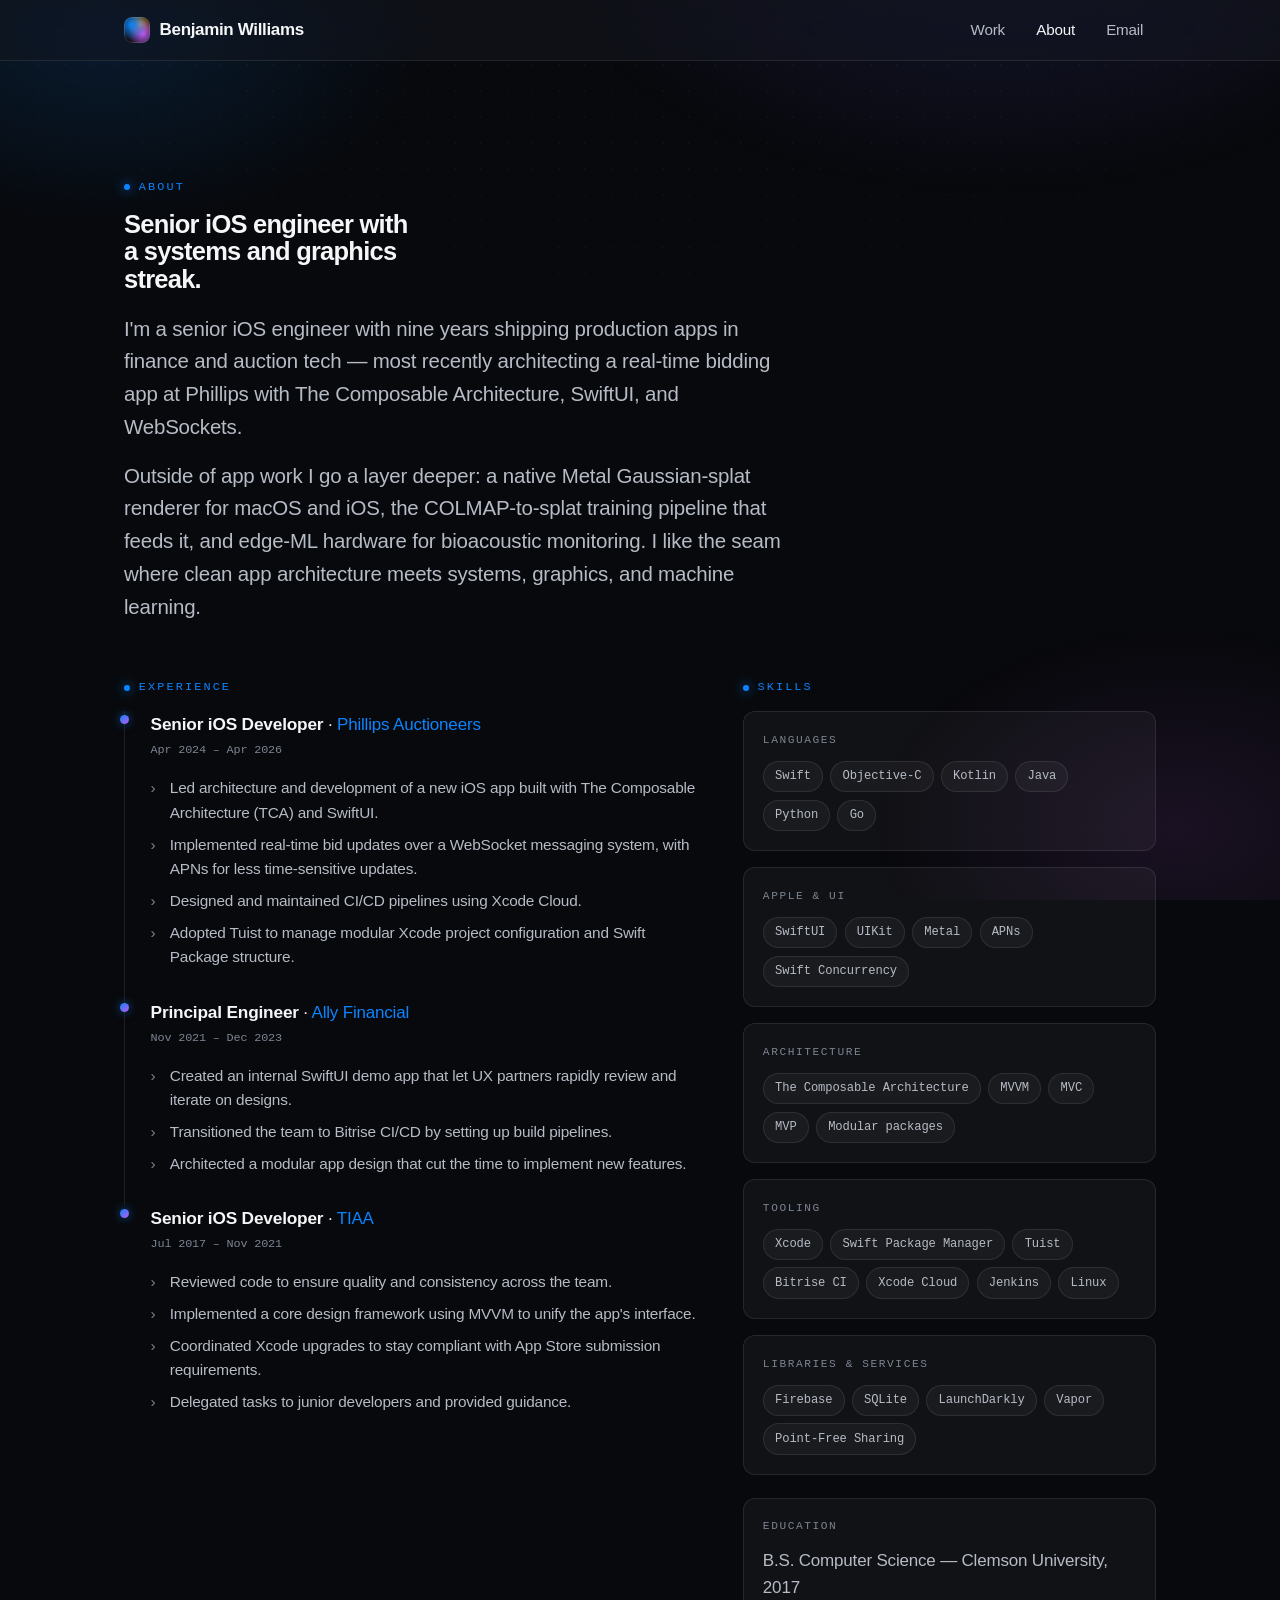
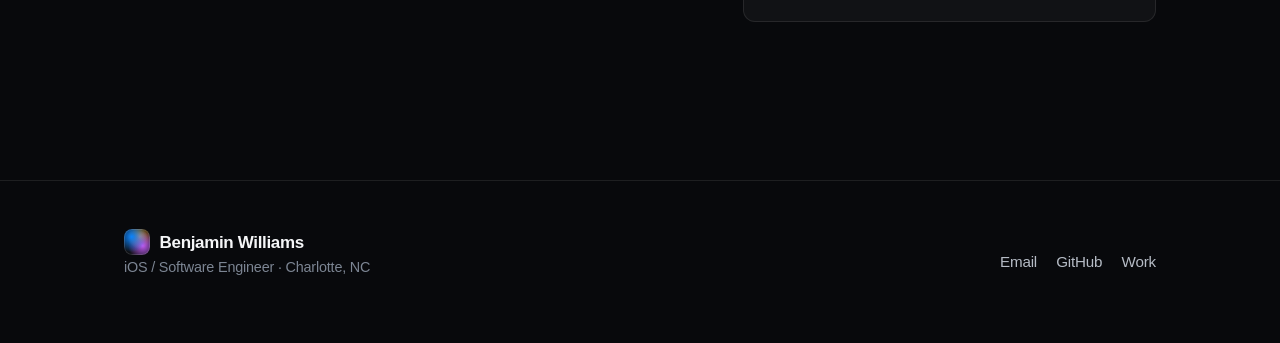
==== about/index.html @ c573ae7e "Deploy portfolio site" ====
<!DOCTYPE html><html lang="en"><head><meta charset="utf-8"><meta name="viewport" content="width=device-width, initial-scale=1, viewport-fit=cover"><title>About — Benjamin Williams</title><meta name="description" content="Benjamin Williams — nine years of senior and principal iOS engineering across finance and auction tech, now working across Metal graphics and machine-learning pipelines."><meta name="theme-color" content="#08090c"><meta property="og:title" content="About — Benjamin Williams"><meta property="og:description" content="Benjamin Williams — nine years of senior and principal iOS engineering across finance and auction tech, now working across Metal graphics and machine-learning pipelines."><meta property="og:type" content="website"><meta property="og:image" content="/images/splats/bucyrus-splatpaper.jpg"><meta name="twitter:card" content="summary_large_image"><link rel="stylesheet" href="/styles.css"><link rel="icon" href="/favicon.svg" type="image/svg+xml"></head><body><header class="site-header"><div class="container nav"><a href="/" class="brand"><span class="mark"></span><span class="nav-hide-sm">Benjamin Williams</span></a><nav class="nav-links" aria-label="Primary"><a href="/projects" class>Work</a><a href="/about" class="active">About</a><a href="mailto:benwilliams0540@gmail.com">Email</a></nav></div></header><main><section class="section"><div class="container"><div class="reveal"><p class="eyebrow">About</p><h1 style="max-width:20ch;">Senior iOS engineer with a systems and graphics streak.</h1><div style="max-width:70ch;margin-top:1.2rem;"><p class="lede">I'm a senior iOS engineer with nine years shipping production apps in finance and auction tech — most recently architecting a real-time bidding app at Phillips with The Composable Architecture, SwiftUI, and WebSockets.</p><p class="lede">Outside of app work I go a layer deeper: a native Metal Gaussian-splat renderer for macOS and iOS, the COLMAP-to-splat training pipeline that feeds it, and edge-ML hardware for bioacoustic monitoring. I like the seam where clean app architecture meets systems, graphics, and machine learning.</p></div></div><div style="margin-top:3rem;" class="about-grid"><div class="reveal"><p class="eyebrow">Experience</p><ul class="timeline"><li><div><span class="role">Senior iOS Developer</span> · <span class="org">Phillips Auctioneers</span></div><p class="period">Apr 2024 – Apr 2026</p><ul><li>Led architecture and development of a new iOS app built with The Composable Architecture (TCA) and SwiftUI.</li><li>Implemented real-time bid updates over a WebSocket messaging system, with APNs for less time-sensitive updates.</li><li>Designed and maintained CI/CD pipelines using Xcode Cloud.</li><li>Adopted Tuist to manage modular Xcode project configuration and Swift Package structure.</li></ul></li><li><div><span class="role">Principal Engineer</span> · <span class="org">Ally Financial</span></div><p class="period">Nov 2021 – Dec 2023</p><ul><li>Created an internal SwiftUI demo app that let UX partners rapidly review and iterate on designs.</li><li>Transitioned the team to Bitrise CI/CD by setting up build pipelines.</li><li>Architected a modular app design that cut the time to implement new features.</li></ul></li><li><div><span class="role">Senior iOS Developer</span> · <span class="org">TIAA</span></div><p class="period">Jul 2017 – Nov 2021</p><ul><li>Reviewed code to ensure quality and consistency across the team.</li><li>Implemented a core design framework using MVVM to unify the app's interface.</li><li>Coordinated Xcode upgrades to stay compliant with App Store submission requirements.</li><li>Delegated tasks to junior developers and provided guidance.</li></ul></li></ul></div><div class="reveal"><p class="eyebrow">Skills</p><div class="skill-card"><div class="k">Languages</div><div class="chips"><span class="chip">Swift</span><span class="chip">Objective-C</span><span class="chip">Kotlin</span><span class="chip">Java</span><span class="chip">Python</span><span class="chip">Go</span></div></div><div class="skill-card"><div class="k">Apple &amp; UI</div><div class="chips"><span class="chip">SwiftUI</span><span class="chip">UIKit</span><span class="chip">Metal</span><span class="chip">APNs</span><span class="chip">Swift Concurrency</span></div></div><div class="skill-card"><div class="k">Architecture</div><div class="chips"><span class="chip">The Composable Architecture</span><span class="chip">MVVM</span><span class="chip">MVC</span><span class="chip">MVP</span><span class="chip">Modular packages</span></div></div><div class="skill-card"><div class="k">Tooling</div><div class="chips"><span class="chip">Xcode</span><span class="chip">Swift Package Manager</span><span class="chip">Tuist</span><span class="chip">Bitrise CI</span><span class="chip">Xcode Cloud</span><span class="chip">Jenkins</span><span class="chip">Linux</span></div></div><div class="skill-card"><div class="k">Libraries &amp; services</div><div class="chips"><span class="chip">Firebase</span><span class="chip">SQLite</span><span class="chip">LaunchDarkly</span><span class="chip">Vapor</span><span class="chip">Point-Free Sharing</span></div></div><div class="skill-card" style="margin-top:1.4rem;"><div class="k">Education</div><p style="margin:0;">B.S. Computer Science — Clemson University, 2017</p></div></div></div></div></section></main><footer class="site-footer"><div class="container footer-inner"><div><div class="brand"><span class="mark"></span><span>Benjamin Williams</span></div><p class="muted">iOS / Software Engineer · Charlotte, NC</p></div><div class="footer-links"><a href="mailto:benwilliams0540@gmail.com">Email</a><a href="https://github.com/benwilliams0540" target="_blank" rel="noopener">GitHub</a><a href="/projects">Work</a></div></div></footer><script src="/site.js"></script></body></html>
---- styles.css ----
/* =========================================================================
   Benjamin Williams — portfolio
   Dark, Apple-HIG-leaning design system. Hand-authored stylesheet (the one
   place we depart from pointfreeco's CSS-in-Swift, for maintainability).
   ========================================================================= */

:root {
  /* Palette — dark first */
  --bg:            #08090c;
  --bg-elev:       #0e1014;
  --surface:       rgba(255, 255, 255, 0.04);
  --surface-2:     rgba(255, 255, 255, 0.06);
  --hairline:      rgba(255, 255, 255, 0.09);
  --hairline-2:    rgba(255, 255, 255, 0.14);

  --text:          #f5f6f8;
  --text-2:        #b6bcc6;
  --text-3:        #7c8593;

  --accent:        #0a84ff;   /* Apple system blue (dark) */
  --accent-2:      #5e5ce6;   /* Apple indigo */
  --accent-3:      #bf5af2;   /* Apple purple */
  --warm:          #ff9f0a;   /* warm splat highlight */

  --glass:         rgba(20, 22, 28, 0.62);

  /* Type */
  --font-sans: -apple-system, BlinkMacSystemFont, "SF Pro Text", "SF Pro Display",
               "Helvetica Neue", Helvetica, Arial, sans-serif;
  --font-mono: "SF Mono", ui-monospace, SFMono-Regular, "JetBrains Mono", Menlo,
               Consolas, monospace;

  /* Shape & motion */
  --radius:   18px;
  --radius-s: 12px;
  --radius-xs: 9px;
  --shadow:   0 24px 60px -24px rgba(0, 0, 0, 0.7);
  --ease:     cubic-bezier(0.22, 0.61, 0.36, 1);

  --maxw: 1080px;
}

/* ---- Reset ---- */
*, *::before, *::after { box-sizing: border-box; }
html { -webkit-text-size-adjust: 100%; scroll-behavior: smooth; }
@media (prefers-reduced-motion: reduce) { html { scroll-behavior: auto; } }

body {
  margin: 0;
  background: var(--bg);
  color: var(--text);
  font-family: var(--font-sans);
  font-size: 17px;
  line-height: 1.6;
  letter-spacing: -0.011em;
  -webkit-font-smoothing: antialiased;
  text-rendering: optimizeLegibility;
  overflow-x: hidden;
}

/* Ambient point-cloud glow behind everything */
body::before {
  content: "";
  position: fixed;
  inset: 0;
  z-index: -2;
  background:
    radial-gradient(60vw 50vh at 78% -8%, rgba(94, 92, 230, 0.16), transparent 60%),
    radial-gradient(48vw 40vh at 8% 4%, rgba(10, 132, 255, 0.14), transparent 55%),
    radial-gradient(40vw 38vh at 92% 92%, rgba(191, 90, 242, 0.10), transparent 60%);
  pointer-events: none;
}
body::after {
  content: "";
  position: fixed;
  inset: 0;
  z-index: -1;
  background-image: radial-gradient(rgba(255, 255, 255, 0.05) 1px, transparent 1.4px);
  background-size: 26px 26px;
  mask-image: radial-gradient(120vw 90vh at 50% -10%, #000 30%, transparent 75%);
  opacity: 0.6;
  pointer-events: none;
}

a { color: inherit; text-decoration: none; }

h1, h2, h3, h4 {
  font-family: var(--font-sans);
  line-height: 1.08;
  letter-spacing: -0.03em;
  margin: 0;
  font-weight: 650;
}

p { margin: 0 0 1rem; color: var(--text-2); }

::selection { background: rgba(10, 132, 255, 0.32); color: #fff; }

/* ---- Layout primitives ---- */
.container { width: 100%; max-width: var(--maxw); margin-inline: auto; padding-inline: 24px; }

.section { padding-block: clamp(56px, 9vw, 110px); }
.section--tight { padding-block: clamp(40px, 6vw, 72px); }

.eyebrow {
  font-family: var(--font-mono);
  font-size: 0.74rem;
  text-transform: uppercase;
  letter-spacing: 0.18em;
  color: var(--accent);
  margin: 0 0 0.9rem;
  display: inline-flex;
  align-items: center;
  gap: 0.55rem;
}
.eyebrow::before {
  content: ""; width: 6px; height: 6px; border-radius: 50%;
  background: var(--accent); box-shadow: 0 0 12px var(--accent);
}

.lede { font-size: clamp(1.05rem, 1.6vw, 1.28rem); color: var(--text-2); max-width: 62ch; }

/* ---- Header / nav (glass) ---- */
.site-header {
  position: sticky; top: 0; z-index: 50;
  backdrop-filter: blur(22px) saturate(180%);
  -webkit-backdrop-filter: blur(22px) saturate(180%);
  background: var(--glass);
  border-bottom: 1px solid var(--hairline);
}
.nav { display: flex; align-items: center; justify-content: space-between; height: 60px; }
.brand { display: flex; align-items: center; gap: 0.6rem; font-weight: 600; letter-spacing: -0.02em; }
.brand .mark {
  width: 26px; height: 26px; border-radius: 8px;
  background:
    radial-gradient(circle at 30% 30%, var(--accent), transparent 60%),
    radial-gradient(circle at 72% 64%, var(--accent-3), transparent 58%),
    radial-gradient(circle at 60% 30%, var(--warm), transparent 50%),
    var(--bg-elev);
  box-shadow: inset 0 0 0 1px var(--hairline-2);
}
.nav-links { display: flex; align-items: center; gap: 0.35rem; }
.nav-links a {
  color: var(--text-2); font-size: 0.95rem; padding: 0.45rem 0.8rem;
  border-radius: 999px; transition: color 0.2s var(--ease), background 0.2s var(--ease);
}
.nav-links a:hover { color: var(--text); background: var(--surface); }
.nav-links a.active { color: var(--text); }

/* ---- Buttons ---- */
.btn {
  display: inline-flex; align-items: center; gap: 0.5rem;
  font-size: 0.96rem; font-weight: 550; line-height: 1;
  padding: 0.8rem 1.25rem; border-radius: 999px;
  border: 1px solid var(--hairline-2); color: var(--text);
  background: var(--surface);
  transition: transform 0.18s var(--ease), background 0.2s var(--ease), border-color 0.2s var(--ease);
  cursor: pointer;
}
.btn:hover { transform: translateY(-1px); background: var(--surface-2); border-color: var(--hairline-2); }
.btn:active { transform: translateY(0); }
.btn--primary {
  border: none; color: #fff;
  background: linear-gradient(135deg, var(--accent), var(--accent-2));
  box-shadow: 0 10px 30px -10px rgba(10, 132, 255, 0.7);
}
.btn--primary:hover { background: linear-gradient(135deg, #2b95ff, #6f6df0); }
.btn .arrow { transition: transform 0.18s var(--ease); }
.btn:hover .arrow { transform: translateX(3px); }

/* ---- Chips / tags ---- */
.chips { display: flex; flex-wrap: wrap; gap: 0.45rem; }
.chip {
  font-family: var(--font-mono); font-size: 0.76rem; letter-spacing: -0.01em;
  color: var(--text-2); padding: 0.32rem 0.7rem; border-radius: 999px;
  background: var(--surface); border: 1px solid var(--hairline);
}
.chip--accent { color: #cfe2ff; border-color: rgba(10, 132, 255, 0.4); background: rgba(10, 132, 255, 0.1); }

/* ---- Hero ---- */
.hero { padding-block: clamp(72px, 12vw, 150px) clamp(48px, 7vw, 86px); }
.hero h1 {
  font-size: clamp(2.6rem, 6.4vw, 4.8rem);
  font-weight: 680;
  max-width: 16ch;
  background: linear-gradient(180deg, #ffffff 30%, #c8ccd6 100%);
  -webkit-background-clip: text; background-clip: text;
  -webkit-text-fill-color: transparent;
}
.hero .lede { margin-top: 1.4rem; }
.hero .hero-meta { display: flex; flex-wrap: wrap; gap: 0.5rem 1.4rem; margin-top: 1.6rem; color: var(--text-3); font-size: 0.95rem; }
.hero .hero-meta span { display: inline-flex; align-items: center; gap: 0.5rem; }
.hero-actions { display: flex; flex-wrap: wrap; gap: 0.7rem; margin-top: 2rem; }

/* ---- Cards / grid ---- */
.grid { display: grid; gap: 20px; }
.grid--projects { grid-template-columns: repeat(auto-fill, minmax(320px, 1fr)); }

.card {
  position: relative; display: flex; flex-direction: column;
  background: var(--surface); border: 1px solid var(--hairline);
  border-radius: var(--radius); padding: 1.5rem;
  transition: transform 0.22s var(--ease), border-color 0.22s var(--ease), background 0.22s var(--ease);
  overflow: hidden;
}
.card:hover { transform: translateY(-3px); border-color: var(--hairline-2); background: var(--surface-2); }
.card--feature { grid-column: 1 / -1; }

.card-head { display: flex; align-items: baseline; justify-content: space-between; gap: 1rem; }
.card h3 { font-size: 1.3rem; }
.card .tagline { color: var(--text-2); margin: 0.5rem 0 0.9rem; }
.card .meta { font-family: var(--font-mono); font-size: 0.72rem; color: var(--text-3); }
.card .card-cta { margin-top: auto; padding-top: 1rem; color: var(--accent); font-weight: 550; font-size: 0.95rem; display: inline-flex; align-items: center; gap: 0.4rem; }

.feature-layout { display: grid; grid-template-columns: 1.05fr 1fr; gap: 2rem; align-items: center; }
.feature-media {
  border-radius: var(--radius-s); overflow: hidden; border: 1px solid var(--hairline);
  aspect-ratio: 16 / 10; background: var(--bg-elev);
}
.feature-media img { width: 100%; height: 100%; object-fit: cover; display: block; }
.badge-feature {
  font-family: var(--font-mono); font-size: 0.7rem; letter-spacing: 0.12em; text-transform: uppercase;
  color: var(--warm); border: 1px solid rgba(255, 159, 10, 0.4); background: rgba(255, 159, 10, 0.08);
  padding: 0.28rem 0.6rem; border-radius: 999px;
}

/* ---- Section heads ---- */
.section-head { max-width: 60ch; margin-bottom: 2.2rem; }
.section-head h2 { font-size: clamp(1.7rem, 3.4vw, 2.5rem); }
.section-head p { margin-top: 0.9rem; }

/* ---- Case study ---- */
.case-hero { padding-block: clamp(40px, 6vw, 64px) clamp(24px, 4vw, 40px); }
.case-hero h1 { font-size: clamp(2.2rem, 5vw, 3.6rem); max-width: 18ch; }
.case-hero .lede { margin-top: 1.1rem; }
.case-facts { display: flex; flex-wrap: wrap; gap: 0.6rem 2.2rem; margin-top: 1.6rem; }
.case-fact { font-size: 0.92rem; }
.case-fact .k { display: block; font-family: var(--font-mono); font-size: 0.68rem; text-transform: uppercase; letter-spacing: 0.14em; color: var(--text-3); margin-bottom: 0.2rem; }
.case-fact .v { color: var(--text); }

.prose { max-width: 70ch; }
.prose p { font-size: 1.05rem; }

.case-section { padding-block: clamp(34px, 5vw, 60px); border-top: 1px solid var(--hairline); }
.case-section h2 { font-size: clamp(1.5rem, 3vw, 2.05rem); margin-bottom: 1rem; }
.case-section ul { margin: 0.4rem 0 0; padding: 0; list-style: none; }
.case-section li {
  position: relative; padding-left: 1.5rem; margin-bottom: 0.6rem; color: var(--text-2);
}
.case-section li::before {
  content: ""; position: absolute; left: 0; top: 0.62em;
  width: 7px; height: 7px; border-radius: 50%;
  background: linear-gradient(135deg, var(--accent), var(--accent-3));
}

/* Stack groups */
.stack { display: grid; grid-template-columns: repeat(auto-fit, minmax(220px, 1fr)); gap: 1rem; margin-top: 1.5rem; }
.stack-group { background: var(--surface); border: 1px solid var(--hairline); border-radius: var(--radius-s); padding: 1.1rem 1.2rem; }
.stack-group .k { font-family: var(--font-mono); font-size: 0.7rem; text-transform: uppercase; letter-spacing: 0.14em; color: var(--text-3); margin-bottom: 0.7rem; }

/* Gallery */
.gallery { display: grid; grid-template-columns: repeat(2, 1fr); gap: 16px; margin-top: 1.6rem; }
.gallery figure { margin: 0; border-radius: var(--radius-s); overflow: hidden; border: 1px solid var(--hairline); background: var(--bg-elev); }
.gallery figure.wide { grid-column: 1 / -1; }
.gallery img { width: 100%; display: block; }
.gallery figcaption { padding: 0.7rem 0.9rem; font-size: 0.85rem; color: var(--text-3); border-top: 1px solid var(--hairline); }

/* ---- Splat viewer embed ---- */
.viewer-block { margin-top: 1.6rem; }
.viewer-tabs { display: flex; gap: 0.5rem; margin-bottom: 1rem; flex-wrap: wrap; }
.viewer-tab {
  font-size: 0.92rem; color: var(--text-2); padding: 0.5rem 1rem; border-radius: 999px;
  border: 1px solid var(--hairline); background: var(--surface); cursor: pointer;
  transition: all 0.2s var(--ease);
}
.viewer-tab[aria-selected="true"] { color: #fff; border-color: transparent; background: linear-gradient(135deg, var(--accent), var(--accent-2)); }

.splat-stage {
  position: relative; border-radius: var(--radius); overflow: hidden;
  border: 1px solid var(--hairline-2); background: #000;
  aspect-ratio: 16 / 9; box-shadow: var(--shadow);
}
.splat-scene.is-hidden { display: none; }
.splat-poster { position: absolute; inset: 0; width: 100%; height: 100%; object-fit: cover; filter: saturate(108%); transition: opacity 0.5s var(--ease); }
.splat-scrim {
  position: absolute; inset: 0; display: flex; flex-direction: column; align-items: center; justify-content: center;
  gap: 1rem; text-align: center; padding: 1.5rem;
  background: radial-gradient(80% 80% at 50% 40%, rgba(0,0,0,0.25), rgba(0,0,0,0.7));
}
.splat-scrim .hint { color: var(--text-2); font-size: 0.92rem; max-width: 40ch; }
.splat-prototype-link {
  display: inline-flex; align-items: center; min-height: 34px; padding: 0 0.75rem;
  border: 1px solid rgba(255,255,255,0.24); border-radius: var(--radius-s);
  background: rgba(0,0,0,0.32); color: #fff; text-decoration: none;
}
.splat-stage iframe { position: absolute; inset: 0; width: 100%; height: 100%; border: 0; display: block; }
.splat-loading {
  position: absolute; inset: 0; display: none; align-items: center; justify-content: center;
  color: var(--text-2); font-family: var(--font-mono); font-size: 0.85rem; gap: 0.6rem;
  background: rgba(0,0,0,0.6); z-index: 2;
}
.splat-loading.show { display: flex; }
.spinner {
  width: 16px; height: 16px; border-radius: 50%;
  border: 2px solid rgba(255,255,255,0.25); border-top-color: #fff;
  animation: spin 0.8s linear infinite;
}
@keyframes spin { to { transform: rotate(360deg); } }
.splat-desc { margin-top: 0.9rem; color: var(--text-3); font-size: 0.92rem; }
.splat-controls-note { margin-top: 0.5rem; font-family: var(--font-mono); font-size: 0.74rem; color: var(--text-3); }

/* ---- About ---- */
.about-grid { display: grid; grid-template-columns: 1.4fr 1fr; gap: 2.5rem; }
.timeline { list-style: none; margin: 0; padding: 0; }
.timeline li { position: relative; padding: 0 0 1.8rem 1.6rem; border-left: 1px solid var(--hairline); }
.timeline li:last-child { border-left-color: transparent; padding-bottom: 0; }
.timeline li::before {
  content: ""; position: absolute; left: -5px; top: 4px; width: 9px; height: 9px; border-radius: 50%;
  background: linear-gradient(135deg, var(--accent), var(--accent-3)); box-shadow: 0 0 10px rgba(10,132,255,0.6);
}
.timeline .role { font-weight: 600; font-size: 1.08rem; }
.timeline .org { color: var(--accent); }
.timeline .period { font-family: var(--font-mono); font-size: 0.74rem; color: var(--text-3); margin-top: 0.15rem; }
.timeline ul { list-style: none; margin: 0.7rem 0 0; padding: 0; }
.timeline ul li { border: none; padding: 0 0 0.45rem 1.2rem; position: relative; color: var(--text-2); font-size: 0.96rem; }
.timeline ul li::before { content: "›"; left: 0; top: 0; background: none; box-shadow: none; color: var(--text-3); width: auto; height: auto; }

.skill-card { background: var(--surface); border: 1px solid var(--hairline); border-radius: var(--radius-s); padding: 1.2rem; margin-bottom: 1rem; }
.skill-card .k { font-family: var(--font-mono); font-size: 0.7rem; text-transform: uppercase; letter-spacing: 0.14em; color: var(--text-3); margin-bottom: 0.7rem; }

/* ---- Footer ---- */
.site-footer { border-top: 1px solid var(--hairline); padding-block: 3rem; margin-top: 2rem; }
.footer-inner { display: flex; flex-wrap: wrap; gap: 1.5rem; align-items: center; justify-content: space-between; }
.footer-inner .muted { color: var(--text-3); font-size: 0.9rem; }
.footer-links { display: flex; gap: 1.2rem; }
.footer-links a { color: var(--text-2); font-size: 0.95rem; transition: color 0.2s var(--ease); }
.footer-links a:hover { color: var(--text); }

/* ---- Back link ---- */
.back-link { display: inline-flex; align-items: center; gap: 0.4rem; color: var(--text-3); font-size: 0.92rem; margin-bottom: 1.4rem; transition: color 0.2s var(--ease); }
.back-link:hover { color: var(--text); }

/* ---- Reveal on scroll ---- */
.reveal { opacity: 0; transform: translateY(14px); transition: opacity 0.6s var(--ease), transform 0.6s var(--ease); }
.reveal.in { opacity: 1; transform: none; }
@media (prefers-reduced-motion: reduce) { .reveal { opacity: 1; transform: none; transition: none; } }

/* ---- Responsive ---- */
@media (max-width: 880px) {
  .feature-layout { grid-template-columns: 1fr; }
  .about-grid { grid-template-columns: 1fr; gap: 1.6rem; }
  .gallery { grid-template-columns: 1fr; }
}
@media (max-width: 560px) {
  body { font-size: 16px; }
  .nav-links a { padding: 0.4rem 0.55rem; font-size: 0.9rem; }
  .nav-links .nav-hide-sm { display: none; }
}
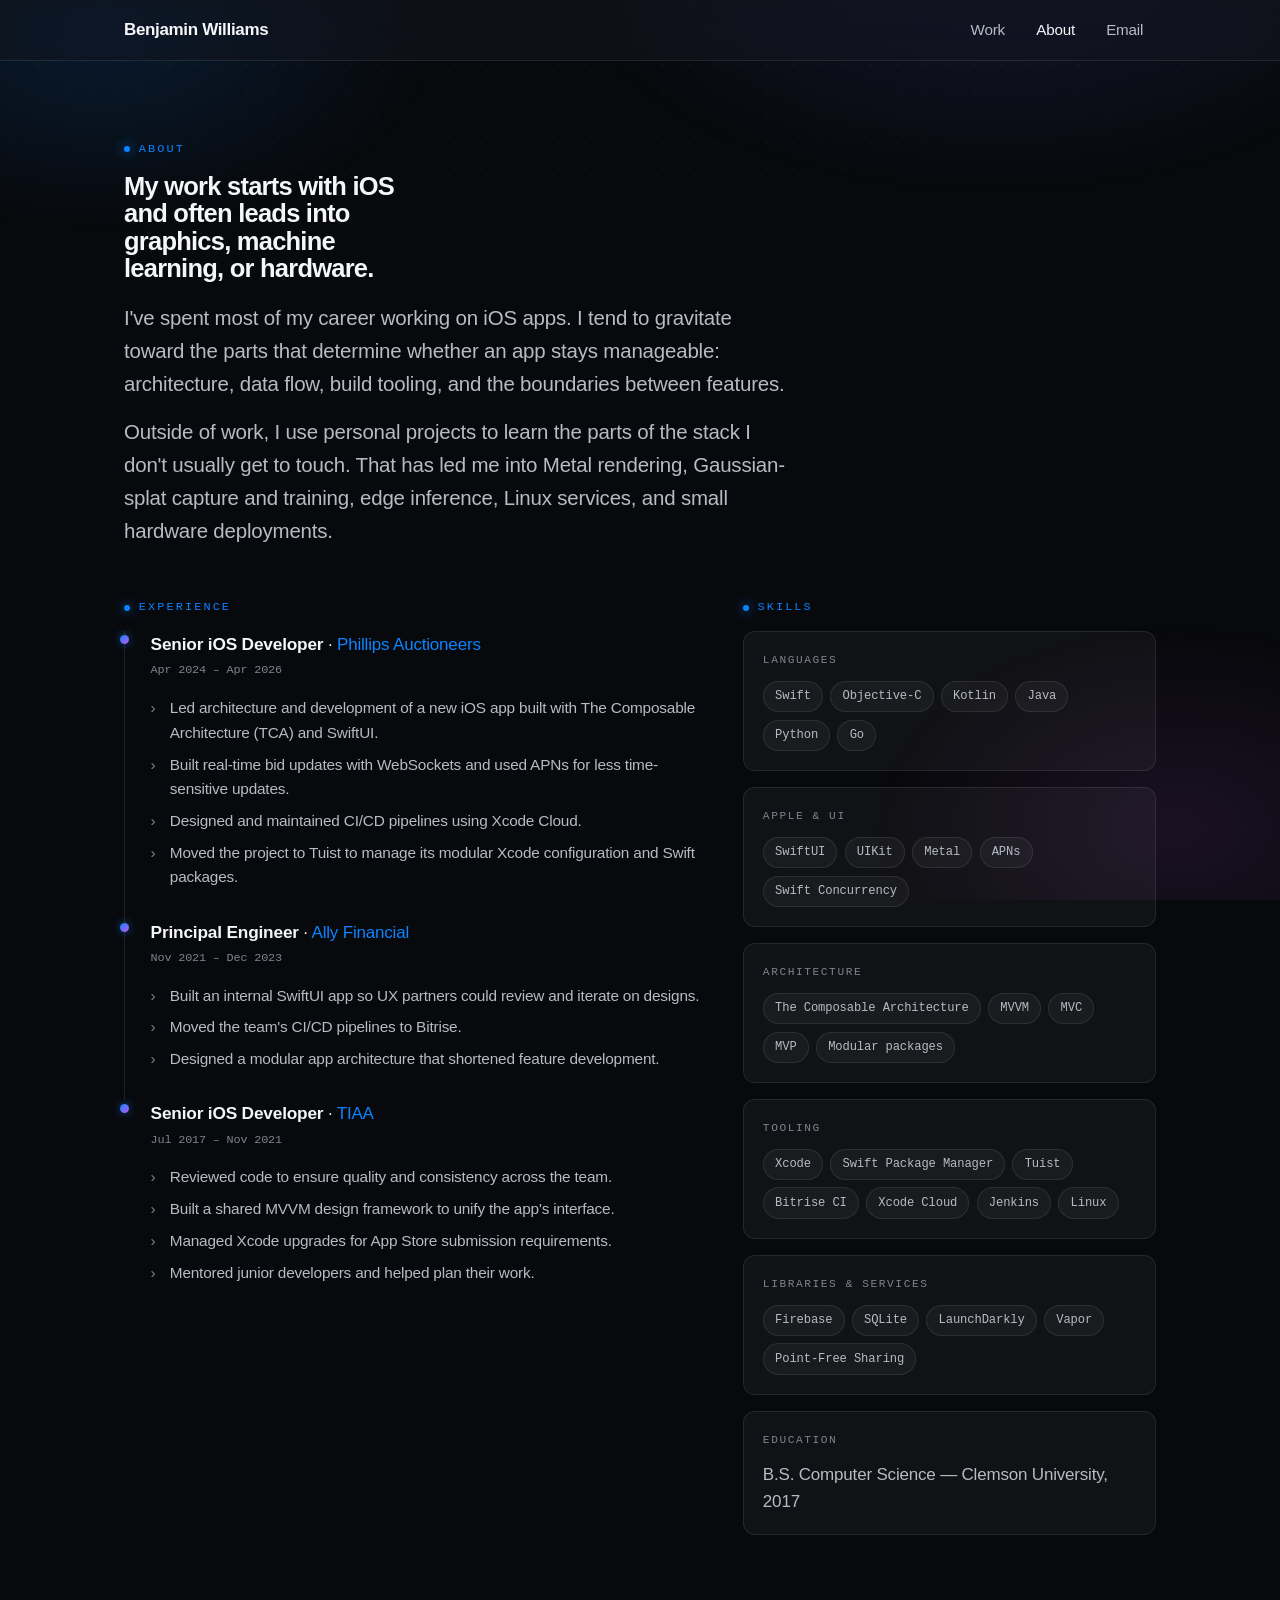
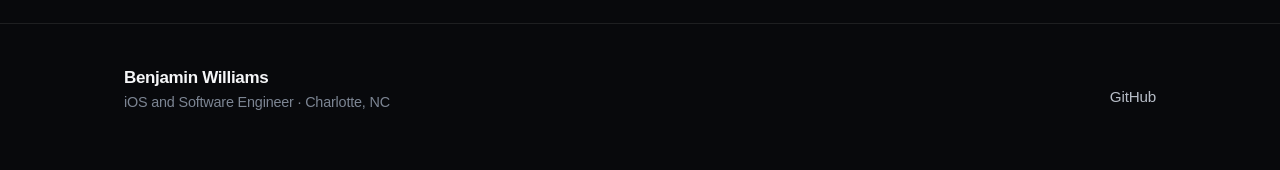
==== commit 53cd9135: "chore: deploy refreshed portfolio" ====
--- a/about/index.html
+++ b/about/index.html
@@ -1 +1 @@
-<!DOCTYPE html><html lang="en"><head><meta charset="utf-8"><meta name="viewport" content="width=device-width, initial-scale=1, viewport-fit=cover"><title>About — Benjamin Williams</title><meta name="description" content="Benjamin Williams — nine years of senior and principal iOS engineering across finance and auction tech, now working across Metal graphics and machine-learning pipelines."><meta name="theme-color" content="#08090c"><meta property="og:title" content="About — Benjamin Williams"><meta property="og:description" content="Benjamin Williams — nine years of senior and principal iOS engineering across finance and auction tech, now working across Metal graphics and machine-learning pipelines."><meta property="og:type" content="website"><meta property="og:image" content="/images/splats/bucyrus-splatpaper.jpg"><meta name="twitter:card" content="summary_large_image"><link rel="stylesheet" href="/styles.css"><link rel="icon" href="/favicon.svg" type="image/svg+xml"></head><body><header class="site-header"><div class="container nav"><a href="/" class="brand"><span class="mark"></span><span class="nav-hide-sm">Benjamin Williams</span></a><nav class="nav-links" aria-label="Primary"><a href="/projects" class>Work</a><a href="/about" class="active">About</a><a href="mailto:benwilliams0540@gmail.com">Email</a></nav></div></header><main><section class="section"><div class="container"><div class="reveal"><p class="eyebrow">About</p><h1 style="max-width:20ch;">Senior iOS engineer with a systems and graphics streak.</h1><div style="max-width:70ch;margin-top:1.2rem;"><p class="lede">I'm a senior iOS engineer with nine years shipping production apps in finance and auction tech — most recently architecting a real-time bidding app at Phillips with The Composable Architecture, SwiftUI, and WebSockets.</p><p class="lede">Outside of app work I go a layer deeper: a native Metal Gaussian-splat renderer for macOS and iOS, the COLMAP-to-splat training pipeline that feeds it, and edge-ML hardware for bioacoustic monitoring. I like the seam where clean app architecture meets systems, graphics, and machine learning.</p></div></div><div style="margin-top:3rem;" class="about-grid"><div class="reveal"><p class="eyebrow">Experience</p><ul class="timeline"><li><div><span class="role">Senior iOS Developer</span> · <span class="org">Phillips Auctioneers</span></div><p class="period">Apr 2024 – Apr 2026</p><ul><li>Led architecture and development of a new iOS app built with The Composable Architecture (TCA) and SwiftUI.</li><li>Implemented real-time bid updates over a WebSocket messaging system, with APNs for less time-sensitive updates.</li><li>Designed and maintained CI/CD pipelines using Xcode Cloud.</li><li>Adopted Tuist to manage modular Xcode project configuration and Swift Package structure.</li></ul></li><li><div><span class="role">Principal Engineer</span> · <span class="org">Ally Financial</span></div><p class="period">Nov 2021 – Dec 2023</p><ul><li>Created an internal SwiftUI demo app that let UX partners rapidly review and iterate on designs.</li><li>Transitioned the team to Bitrise CI/CD by setting up build pipelines.</li><li>Architected a modular app design that cut the time to implement new features.</li></ul></li><li><div><span class="role">Senior iOS Developer</span> · <span class="org">TIAA</span></div><p class="period">Jul 2017 – Nov 2021</p><ul><li>Reviewed code to ensure quality and consistency across the team.</li><li>Implemented a core design framework using MVVM to unify the app's interface.</li><li>Coordinated Xcode upgrades to stay compliant with App Store submission requirements.</li><li>Delegated tasks to junior developers and provided guidance.</li></ul></li></ul></div><div class="reveal"><p class="eyebrow">Skills</p><div class="skill-card"><div class="k">Languages</div><div class="chips"><span class="chip">Swift</span><span class="chip">Objective-C</span><span class="chip">Kotlin</span><span class="chip">Java</span><span class="chip">Python</span><span class="chip">Go</span></div></div><div class="skill-card"><div class="k">Apple &amp; UI</div><div class="chips"><span class="chip">SwiftUI</span><span class="chip">UIKit</span><span class="chip">Metal</span><span class="chip">APNs</span><span class="chip">Swift Concurrency</span></div></div><div class="skill-card"><div class="k">Architecture</div><div class="chips"><span class="chip">The Composable Architecture</span><span class="chip">MVVM</span><span class="chip">MVC</span><span class="chip">MVP</span><span class="chip">Modular packages</span></div></div><div class="skill-card"><div class="k">Tooling</div><div class="chips"><span class="chip">Xcode</span><span class="chip">Swift Package Manager</span><span class="chip">Tuist</span><span class="chip">Bitrise CI</span><span class="chip">Xcode Cloud</span><span class="chip">Jenkins</span><span class="chip">Linux</span></div></div><div class="skill-card"><div class="k">Libraries &amp; services</div><div class="chips"><span class="chip">Firebase</span><span class="chip">SQLite</span><span class="chip">LaunchDarkly</span><span class="chip">Vapor</span><span class="chip">Point-Free Sharing</span></div></div><div class="skill-card" style="margin-top:1.4rem;"><div class="k">Education</div><p style="margin:0;">B.S. Computer Science — Clemson University, 2017</p></div></div></div></div></section></main><footer class="site-footer"><div class="container footer-inner"><div><div class="brand"><span class="mark"></span><span>Benjamin Williams</span></div><p class="muted">iOS / Software Engineer · Charlotte, NC</p></div><div class="footer-links"><a href="mailto:benwilliams0540@gmail.com">Email</a><a href="https://github.com/benwilliams0540" target="_blank" rel="noopener">GitHub</a><a href="/projects">Work</a></div></div></footer><script src="/site.js"></script></body></html>+<!DOCTYPE html><html lang="en"><head><meta charset="utf-8"><meta name="viewport" content="width=device-width, initial-scale=1, viewport-fit=cover"><title>About — Benjamin Williams</title><meta name="description" content="Benjamin Williams is a senior iOS engineer with nine years of experience in finance and auction technology, plus independent work in Metal graphics and machine learning."><meta name="theme-color" content="#08090c"><meta property="og:title" content="About — Benjamin Williams"><meta property="og:description" content="Benjamin Williams is a senior iOS engineer with nine years of experience in finance and auction technology, plus independent work in Metal graphics and machine learning."><meta property="og:type" content="website"><meta property="og:image" content="/images/splats/splats-hero-sr22.png"><meta name="twitter:card" content="summary_large_image"><link rel="stylesheet" href="/styles.css?v=20260711g"><link rel="icon" href="/favicon.svg?v=20260710" type="image/svg+xml"></head><body><header class="site-header"><div class="container nav"><a href="/" class="brand"><span class="nav-hide-sm">Benjamin Williams</span></a><nav class="nav-links" aria-label="Primary"><a href="/projects" class>Work</a><a href="/about" class="active">About</a><a href="mailto:benwilliams0540@gmail.com">Email</a></nav></div></header><main><section class="section"><div class="container"><div class="reveal"><p class="eyebrow">About</p><h1 style="max-width:20ch;">My work starts with iOS and often leads into graphics, machine learning, or hardware.</h1><div style="max-width:70ch;margin-top:1.2rem;"><p class="lede">I've spent most of my career working on iOS apps. I tend to gravitate toward the parts that determine whether an app stays manageable: architecture, data flow, build tooling, and the boundaries between features.</p><p class="lede">Outside of work, I use personal projects to learn the parts of the stack I don't usually get to touch. That has led me into Metal rendering, Gaussian-splat capture and training, edge inference, Linux services, and small hardware deployments.</p></div></div><div class="about-grid"><div class="reveal"><p class="eyebrow">Experience</p><ul class="timeline"><li><div><span class="role">Senior iOS Developer</span> · <span class="org">Phillips Auctioneers</span></div><p class="period">Apr 2024 – Apr 2026</p><ul><li>Led architecture and development of a new iOS app built with The Composable Architecture (TCA) and SwiftUI.</li><li>Built real-time bid updates with WebSockets and used APNs for less time-sensitive updates.</li><li>Designed and maintained CI/CD pipelines using Xcode Cloud.</li><li>Moved the project to Tuist to manage its modular Xcode configuration and Swift packages.</li></ul></li><li><div><span class="role">Principal Engineer</span> · <span class="org">Ally Financial</span></div><p class="period">Nov 2021 – Dec 2023</p><ul><li>Built an internal SwiftUI app so UX partners could review and iterate on designs.</li><li>Moved the team's CI/CD pipelines to Bitrise.</li><li>Designed a modular app architecture that shortened feature development.</li></ul></li><li><div><span class="role">Senior iOS Developer</span> · <span class="org">TIAA</span></div><p class="period">Jul 2017 – Nov 2021</p><ul><li>Reviewed code to ensure quality and consistency across the team.</li><li>Built a shared MVVM design framework to unify the app's interface.</li><li>Managed Xcode upgrades for App Store submission requirements.</li><li>Mentored junior developers and helped plan their work.</li></ul></li></ul></div><div class="reveal"><p class="eyebrow">Skills</p><div class="skill-card"><div class="k">Languages</div><div class="chips"><span class="chip">Swift</span><span class="chip">Objective-C</span><span class="chip">Kotlin</span><span class="chip">Java</span><span class="chip">Python</span><span class="chip">Go</span></div></div><div class="skill-card"><div class="k">Apple &amp; UI</div><div class="chips"><span class="chip">SwiftUI</span><span class="chip">UIKit</span><span class="chip">Metal</span><span class="chip">APNs</span><span class="chip">Swift Concurrency</span></div></div><div class="skill-card"><div class="k">Architecture</div><div class="chips"><span class="chip">The Composable Architecture</span><span class="chip">MVVM</span><span class="chip">MVC</span><span class="chip">MVP</span><span class="chip">Modular packages</span></div></div><div class="skill-card"><div class="k">Tooling</div><div class="chips"><span class="chip">Xcode</span><span class="chip">Swift Package Manager</span><span class="chip">Tuist</span><span class="chip">Bitrise CI</span><span class="chip">Xcode Cloud</span><span class="chip">Jenkins</span><span class="chip">Linux</span></div></div><div class="skill-card"><div class="k">Libraries &amp; services</div><div class="chips"><span class="chip">Firebase</span><span class="chip">SQLite</span><span class="chip">LaunchDarkly</span><span class="chip">Vapor</span><span class="chip">Point-Free Sharing</span></div></div><div class="skill-card"><div class="k">Education</div><p style="margin:0;">B.S. Computer Science — Clemson University, 2017</p></div></div></div></div></section></main><footer class="site-footer"><div class="container footer-inner"><div><div class="brand"><span>Benjamin Williams</span></div><p class="muted">iOS and Software Engineer · Charlotte, NC</p></div><div class="footer-links"><a href="https://github.com/benwilliams0540" target="_blank" rel="noopener">GitHub</a></div></div></footer><script src="/site.js?v=20260710"></script></body></html>
--- a/styles.css
+++ b/styles.css
@@ -99,8 +99,8 @@
 /* ---- Layout primitives ---- */
 .container { width: 100%; max-width: var(--maxw); margin-inline: auto; padding-inline: 24px; }
 
-.section { padding-block: clamp(56px, 9vw, 110px); }
-.section--tight { padding-block: clamp(40px, 6vw, 72px); }
+.section { padding-block: clamp(40px, 6vw, 72px); }
+.section--tight { padding-block: clamp(28px, 4vw, 48px); }
 
 .eyebrow {
   font-family: var(--font-mono);
@@ -130,15 +130,6 @@
 }
 .nav { display: flex; align-items: center; justify-content: space-between; height: 60px; }
 .brand { display: flex; align-items: center; gap: 0.6rem; font-weight: 600; letter-spacing: -0.02em; }
-.brand .mark {
-  width: 26px; height: 26px; border-radius: 8px;
-  background:
-    radial-gradient(circle at 30% 30%, var(--accent), transparent 60%),
-    radial-gradient(circle at 72% 64%, var(--accent-3), transparent 58%),
-    radial-gradient(circle at 60% 30%, var(--warm), transparent 50%),
-    var(--bg-elev);
-  box-shadow: inset 0 0 0 1px var(--hairline-2);
-}
 .nav-links { display: flex; align-items: center; gap: 0.35rem; }
 .nav-links a {
   color: var(--text-2); font-size: 0.95rem; padding: 0.45rem 0.8rem;
@@ -178,19 +169,29 @@
 .chip--accent { color: #cfe2ff; border-color: rgba(10, 132, 255, 0.4); background: rgba(10, 132, 255, 0.1); }
 
 /* ---- Hero ---- */
-.hero { padding-block: clamp(72px, 12vw, 150px) clamp(48px, 7vw, 86px); }
+.hero { padding-block: clamp(24px, 3vw, 40px) clamp(28px, 4vw, 48px); }
+.hero-details {
+  display: grid;
+  grid-template-columns: minmax(0, 1.1fr) minmax(0, 0.9fr);
+  gap: clamp(2.5rem, 6vw, 5rem);
+  align-items: start;
+  margin-top: 1.5rem;
+}
 .hero h1 {
-  font-size: clamp(2.6rem, 6.4vw, 4.8rem);
+  font-size: clamp(2rem, 3.5vw, 2.9rem);
   font-weight: 680;
-  max-width: 16ch;
+  max-width: none;
   background: linear-gradient(180deg, #ffffff 30%, #c8ccd6 100%);
   -webkit-background-clip: text; background-clip: text;
   -webkit-text-fill-color: transparent;
 }
-.hero .lede { margin-top: 1.4rem; }
-.hero .hero-meta { display: flex; flex-wrap: wrap; gap: 0.5rem 1.4rem; margin-top: 1.6rem; color: var(--text-3); font-size: 0.95rem; }
+.hero .lede { margin: 0; }
+.hero .hero-meta { display: flex; flex-wrap: wrap; gap: 0.5rem 1.4rem; color: var(--text-3); font-size: 0.95rem; }
 .hero .hero-meta span { display: inline-flex; align-items: center; gap: 0.5rem; }
-.hero-actions { display: flex; flex-wrap: wrap; gap: 0.7rem; margin-top: 2rem; }
+.hero-status::before { content: ""; width: 6px; height: 6px; border-radius: 50%; background: var(--accent); }
+.hero-actions { display: flex; flex-wrap: wrap; align-items: center; gap: 0.7rem; margin-top: 1.5rem; }
+.hero-link { color: var(--text-2); font-size: 0.95rem; transition: color 0.2s var(--ease); }
+.hero-link:hover { color: var(--text); }
 
 /* ---- Cards / grid ---- */
 .grid { display: grid; gap: 20px; }
@@ -218,19 +219,60 @@
   aspect-ratio: 16 / 10; background: var(--bg-elev);
 }
 .feature-media img { width: 100%; height: 100%; object-fit: cover; display: block; }
+.feature-media--system { display: grid; place-items: center; padding: 1rem; }
+.feature-system-preview { display: grid; gap: 0.8rem; width: 100%; }
+.feature-system-preview-nodes {
+  display: grid;
+  grid-template-columns: repeat(2, minmax(0, 1fr));
+  overflow: hidden;
+  border: 1px solid var(--hairline);
+  border-radius: 8px;
+}
+.feature-system-preview-node {
+  display: grid;
+  align-content: start;
+  gap: 0.35rem;
+  min-height: 6.4rem;
+  padding: 0.8rem 0.9rem;
+}
+.feature-system-preview-node:nth-child(even) { border-left: 1px solid var(--hairline); }
+.feature-system-preview-node:nth-child(n + 3) { border-top: 1px solid var(--hairline); }
+.feature-system-preview-node .k {
+  color: var(--accent);
+  font-family: var(--font-mono);
+  font-size: 0.68rem;
+  text-transform: uppercase;
+  letter-spacing: 0.1em;
+}
+.feature-system-preview-node .v { color: var(--text-2); font-size: 0.78rem; line-height: 1.4; }
+.feature-system-preview-foundation {
+  margin: 0;
+  color: var(--text-3);
+  font-family: var(--font-mono);
+  font-size: 0.68rem;
+  line-height: 1.4;
+  text-align: center;
+}
 .badge-feature {
   font-family: var(--font-mono); font-size: 0.7rem; letter-spacing: 0.12em; text-transform: uppercase;
   color: var(--warm); border: 1px solid rgba(255, 159, 10, 0.4); background: rgba(255, 159, 10, 0.08);
   padding: 0.28rem 0.6rem; border-radius: 999px;
 }
+.badge-feature--development {
+  color: #85b7eb;
+  border-color: rgba(10, 132, 255, 0.42);
+  background: rgba(10, 132, 255, 0.1);
+}
 
 /* ---- Section heads ---- */
-.section-head { max-width: 60ch; margin-bottom: 2.2rem; }
+.section-head { max-width: 60ch; margin-bottom: clamp(1.5rem, 3vw, 1.9rem); }
 .section-head h2 { font-size: clamp(1.7rem, 3.4vw, 2.5rem); }
 .section-head p { margin-top: 0.9rem; }
 
 /* ---- Case study ---- */
 .case-hero { padding-block: clamp(40px, 6vw, 64px) clamp(24px, 4vw, 40px); }
+.case-kicker { display: flex; align-items: center; flex-wrap: wrap; gap: 0.7rem 1rem; margin-bottom: 0.9rem; }
+.case-kicker .eyebrow { margin-bottom: 0; }
 .case-hero h1 { font-size: clamp(2.2rem, 5vw, 3.6rem); max-width: 18ch; }
 .case-hero .lede { margin-top: 1.1rem; }
 .case-facts { display: flex; flex-wrap: wrap; gap: 0.6rem 2.2rem; margin-top: 1.6rem; }
@@ -241,8 +283,15 @@
 .prose { max-width: 70ch; }
 .prose p { font-size: 1.05rem; }
 
-.case-section { padding-block: clamp(34px, 5vw, 60px); border-top: 1px solid var(--hairline); }
+.case-sections {
+  display: grid;
+  grid-template-columns: repeat(2, minmax(0, 1fr));
+  column-gap: clamp(3rem, 8vw, 7rem);
+}
+.case-section { padding-block: clamp(30px, 4vw, 46px); border-top: 1px solid var(--hairline); }
 .case-section h2 { font-size: clamp(1.5rem, 3vw, 2.05rem); margin-bottom: 1rem; }
+.case-sections .case-section h2 { font-size: clamp(1.35rem, 2.2vw, 1.72rem); }
+.case-sections .case-section p { max-width: 48ch; }
 .case-section ul { margin: 0.4rem 0 0; padding: 0; list-style: none; }
 .case-section li {
   position: relative; padding-left: 1.5rem; margin-bottom: 0.6rem; color: var(--text-2);
@@ -254,16 +303,280 @@
 }
 
 /* Stack groups */
-.stack { display: grid; grid-template-columns: repeat(auto-fit, minmax(220px, 1fr)); gap: 1rem; margin-top: 1.5rem; }
-.stack-group { background: var(--surface); border: 1px solid var(--hairline); border-radius: var(--radius-s); padding: 1.1rem 1.2rem; }
+.stack { display: grid; grid-template-columns: repeat(6, minmax(0, 1fr)); gap: 1rem; margin-top: 1.5rem; }
+.stack-group {
+  grid-column: span 2;
+  background: var(--surface);
+  border: 1px solid var(--hairline);
+  border-radius: var(--radius-s);
+  padding: 1.1rem 1.2rem;
+}
+.stack-group:nth-last-child(-n + 2) { grid-column: span 3; }
+.stack--four .stack-group,
+.stack--four .stack-group:nth-last-child(-n + 2) { grid-column: span 3; }
 .stack-group .k { font-family: var(--font-mono); font-size: 0.7rem; text-transform: uppercase; letter-spacing: 0.14em; color: var(--text-3); margin-bottom: 0.7rem; }
 
+/* System architecture */
+.system-flow { display: grid; gap: 1rem; }
+.system-flow-nodes {
+  display: grid;
+  grid-template-columns: repeat(4, minmax(0, 1fr));
+  border-block: 1px solid var(--hairline);
+}
+.system-flow-node {
+  position: relative;
+  min-height: 9rem;
+  padding: 1.15rem 1.25rem;
+}
+.system-flow-node + .system-flow-node { border-left: 1px solid var(--hairline); }
+.system-flow-node:not(:last-child)::after {
+  content: "\2192";
+  position: absolute;
+  z-index: 1;
+  top: 1.1rem;
+  right: -0.65rem;
+  width: 1.3rem;
+  color: var(--accent);
+  background: var(--bg);
+  text-align: center;
+}
+.system-flow-node h3 { font-size: 1.05rem; }
+.system-flow-node p { margin: 0.45rem 0 0; font-size: 0.9rem; line-height: 1.5; }
+.system-flow-foundation {
+  margin: 0;
+  padding: 0.75rem 1rem;
+  border: 1px solid var(--hairline);
+  border-radius: 8px;
+  color: var(--text-2);
+  font-family: var(--font-mono);
+  font-size: 0.78rem;
+  text-align: center;
+}
+
 /* Gallery */
-.gallery { display: grid; grid-template-columns: repeat(2, 1fr); gap: 16px; margin-top: 1.6rem; }
-.gallery figure { margin: 0; border-radius: var(--radius-s); overflow: hidden; border: 1px solid var(--hairline); background: var(--bg-elev); }
-.gallery figure.wide { grid-column: 1 / -1; }
-.gallery img { width: 100%; display: block; }
-.gallery figcaption { padding: 0.7rem 0.9rem; font-size: 0.85rem; color: var(--text-3); border-top: 1px solid var(--hairline); }
+.sr-only {
+  position: absolute;
+  width: 1px;
+  height: 1px;
+  padding: 0;
+  margin: -1px;
+  overflow: hidden;
+  clip: rect(0, 0, 0, 0);
+  white-space: nowrap;
+  border: 0;
+}
+
+.gallery-carousel {
+  position: relative;
+  display: grid;
+  gap: 14px;
+  margin-top: 1.6rem;
+  width: 100%;
+}
+
+.gallery-carousel-frame {
+  position: relative;
+  overflow: hidden;
+  aspect-ratio: 8 / 5;
+  border: 1px solid var(--hairline);
+  border-radius: var(--radius-s);
+  background: var(--bg-elev);
+}
+
+.gallery-carousel-track {
+  display: grid;
+  height: 100%;
+  grid-auto-flow: column;
+  grid-auto-columns: 100%;
+  overflow-x: auto;
+  overscroll-behavior-inline: contain;
+  scroll-behavior: smooth;
+  scroll-snap-type: inline mandatory;
+  scrollbar-width: none;
+}
+
+.gallery-carousel-track::-webkit-scrollbar {
+  display: none;
+}
+
+.gallery-slide {
+  margin: 0;
+  height: 100%;
+  overflow: hidden;
+  scroll-snap-align: center;
+}
+
+.gallery-slide img {
+  display: block;
+  width: 100%;
+  height: 100%;
+  object-fit: contain;
+  object-position: center;
+  background: #000;
+}
+
+.carousel-control {
+  appearance: none;
+  position: absolute;
+  z-index: 2;
+  top: calc((100% - 46px) / 2);
+  display: none;
+  place-items: center;
+  width: 2.75rem;
+  height: 2.75rem;
+  padding: 0;
+  border: 1px solid rgba(255, 255, 255, 0.24);
+  border-radius: 999px;
+  background: rgba(8, 9, 12, 0.76);
+  color: var(--text);
+  cursor: pointer;
+  transform: translateY(-50%);
+  box-shadow: 0 14px 32px rgba(0, 0, 0, 0.34);
+  backdrop-filter: blur(14px);
+  -webkit-backdrop-filter: blur(14px);
+  transition:
+    border-color 180ms var(--ease),
+    background 180ms var(--ease),
+    transform 180ms var(--ease);
+}
+
+.carousel-control:hover,
+.carousel-control:focus-visible {
+  border-color: rgba(10, 132, 255, 0.9);
+  background: rgba(14, 16, 20, 0.92);
+  outline: none;
+  transform: translateY(-50%) scale(1.04);
+}
+
+.carousel-control-previous {
+  left: clamp(0.75rem, 2vw, 1.25rem);
+}
+
+.carousel-control-next {
+  right: clamp(0.75rem, 2vw, 1.25rem);
+}
+
+.carousel-control-symbol {
+  display: block;
+  margin-top: -0.12em;
+  font-size: 2rem;
+  line-height: 1;
+}
+
+.carousel-pagination {
+  display: flex;
+  align-items: center;
+  justify-content: center;
+  gap: 0.8rem;
+}
+
+.carousel-dots {
+  display: flex;
+  align-items: center;
+  justify-content: center;
+  gap: 0.2rem;
+}
+
+.carousel-dot {
+  appearance: none;
+  display: grid;
+  place-items: center;
+  width: 28px;
+  height: 22px;
+  padding: 0;
+  border: 0;
+  border-radius: 999px;
+  background: transparent;
+  cursor: pointer;
+}
+
+.carousel-dot::before {
+  content: "";
+  width: 10px;
+  height: 10px;
+  border: 1px solid rgba(255, 255, 255, 0.42);
+  border-radius: 999px;
+  background: rgba(255, 255, 255, 0.22);
+  transition:
+    width 180ms var(--ease),
+    border-color 180ms var(--ease),
+    background 180ms var(--ease);
+}
+
+.carousel-dot:hover,
+.carousel-dot:focus-visible {
+  outline: none;
+}
+
+.carousel-dot:hover::before,
+.carousel-dot:focus-visible::before {
+  border-color: rgba(10, 132, 255, 0.9);
+}
+
+.carousel-dot.is-active::before {
+  width: 28px;
+  border-color: rgba(10, 132, 255, 0.95);
+  background: var(--accent);
+}
+
+.carousel-toggle {
+  appearance: none;
+  position: relative;
+  display: grid;
+  place-items: center;
+  width: 32px;
+  height: 32px;
+  padding: 0;
+  border: 1px solid rgba(255, 255, 255, 0.24);
+  border-radius: 999px;
+  background: rgba(255, 255, 255, 0.06);
+  color: var(--text);
+  cursor: pointer;
+  transition:
+    border-color 180ms var(--ease),
+    background 180ms var(--ease),
+    color 180ms var(--ease);
+}
+
+.carousel-toggle::before,
+.carousel-toggle::after {
+  content: "";
+  display: block;
+}
+
+.carousel-toggle::before {
+  width: 3px;
+  height: 12px;
+  border-radius: 999px;
+  background: currentColor;
+  box-shadow: 6px 0 0 currentColor;
+  transform: translateX(-3px);
+}
+
+.carousel-toggle::after {
+  display: none;
+  width: 0;
+  height: 0;
+  margin-left: 2px;
+  border-block: 7px solid transparent;
+  border-left: 10px solid currentColor;
+}
+
+.carousel-toggle:hover,
+.carousel-toggle:focus-visible {
+  border-color: rgba(10, 132, 255, 0.9);
+  background: rgba(10, 132, 255, 0.1);
+  color: #cfe2ff;
+  outline: none;
+}
+
+.carousel-toggle.is-paused::before {
+  display: none;
+}
+
+.carousel-toggle.is-paused::after {
+  display: block;
+}
 
 /* ---- Splat viewer embed ---- */
 .viewer-block { margin-top: 1.6rem; }
@@ -288,11 +601,6 @@
   background: radial-gradient(80% 80% at 50% 40%, rgba(0,0,0,0.25), rgba(0,0,0,0.7));
 }
 .splat-scrim .hint { color: var(--text-2); font-size: 0.92rem; max-width: 40ch; }
-.splat-prototype-link {
-  display: inline-flex; align-items: center; min-height: 34px; padding: 0 0.75rem;
-  border: 1px solid rgba(255,255,255,0.24); border-radius: var(--radius-s);
-  background: rgba(0,0,0,0.32); color: #fff; text-decoration: none;
-}
 .splat-stage iframe { position: absolute; inset: 0; width: 100%; height: 100%; border: 0; display: block; }
 .splat-loading {
   position: absolute; inset: 0; display: none; align-items: center; justify-content: center;
@@ -310,7 +618,7 @@
 .splat-controls-note { margin-top: 0.5rem; font-family: var(--font-mono); font-size: 0.74rem; color: var(--text-3); }
 
 /* ---- About ---- */
-.about-grid { display: grid; grid-template-columns: 1.4fr 1fr; gap: 2.5rem; }
+.about-grid { display: grid; grid-template-columns: 1.4fr 1fr; gap: 2.5rem; margin-top: clamp(2rem, 4vw, 2.75rem); }
 .timeline { list-style: none; margin: 0; padding: 0; }
 .timeline li { position: relative; padding: 0 0 1.8rem 1.6rem; border-left: 1px solid var(--hairline); }
 .timeline li:last-child { border-left-color: transparent; padding-bottom: 0; }
@@ -328,8 +636,18 @@
 .skill-card { background: var(--surface); border: 1px solid var(--hairline); border-radius: var(--radius-s); padding: 1.2rem; margin-bottom: 1rem; }
 .skill-card .k { font-family: var(--font-mono); font-size: 0.7rem; text-transform: uppercase; letter-spacing: 0.14em; color: var(--text-3); margin-bottom: 0.7rem; }
 
-/* ---- Footer ---- */
-.site-footer { border-top: 1px solid var(--hairline); padding-block: 3rem; margin-top: 2rem; }
+/* ---- Contact / footer ---- */
+.contact-layout {
+  display: grid;
+  grid-template-columns: minmax(0, 0.75fr) minmax(0, 1.25fr);
+  gap: clamp(2.5rem, 7vw, 6rem);
+  align-items: start;
+}
+.contact-heading h2 { font-size: clamp(1.8rem, 4vw, 2.8rem); max-width: 18ch; }
+.contact-copy .lede { margin: 0; }
+.contact-actions { display: flex; flex-wrap: wrap; gap: 0.7rem; margin-top: 1.4rem; }
+
+.site-footer { border-top: 1px solid var(--hairline); padding-block: 2.5rem; }
 .footer-inner { display: flex; flex-wrap: wrap; gap: 1.5rem; align-items: center; justify-content: space-between; }
 .footer-inner .muted { color: var(--text-3); font-size: 0.9rem; }
 .footer-links { display: flex; gap: 1.2rem; }
@@ -349,10 +667,39 @@
 @media (max-width: 880px) {
   .feature-layout { grid-template-columns: 1fr; }
   .about-grid { grid-template-columns: 1fr; gap: 1.6rem; }
-  .gallery { grid-template-columns: 1fr; }
+  .hero-details,
+  .contact-layout { grid-template-columns: 1fr; gap: 0; }
+  .hero-controls { margin-top: 1.2rem; }
+  .contact-copy { margin-top: 1.2rem; }
+}
+@media (max-width: 760px) {
+  .case-sections { grid-template-columns: 1fr; }
+  .system-flow-nodes { grid-template-columns: 1fr; border-block: 0; }
+  .system-flow-node { min-height: 0; border-block: 1px solid var(--hairline); }
+  .system-flow-node + .system-flow-node { border-left: 0; border-top: 0; }
+  .system-flow-node:not(:last-child)::after { display: none; }
+  .stack { grid-template-columns: repeat(2, minmax(0, 1fr)); }
+  .stack-group,
+  .stack-group:nth-last-child(-n + 2),
+  .stack--four .stack-group { grid-column: auto; }
+  .stack-group:last-child { grid-column: 1 / -1; }
+}
+@media (min-width: 1180px) {
+  .carousel-control { display: grid; }
+  .carousel-control-previous { left: -3rem; }
+  .carousel-control-next { right: -3rem; }
 }
 @media (max-width: 560px) {
   body { font-size: 16px; }
   .nav-links a { padding: 0.4rem 0.55rem; font-size: 0.9rem; }
   .nav-links .nav-hide-sm { display: none; }
-}
+  .stack { grid-template-columns: 1fr; }
+  .stack-group:last-child { grid-column: auto; }
+  .feature-system-preview-node { min-height: 3rem; }
+  .feature-system-preview-node .v { display: none; }
+  .carousel-control {
+    width: 2.35rem;
+    height: 2.35rem;
+  }
+  .carousel-control-symbol { font-size: 1.72rem; }
+}
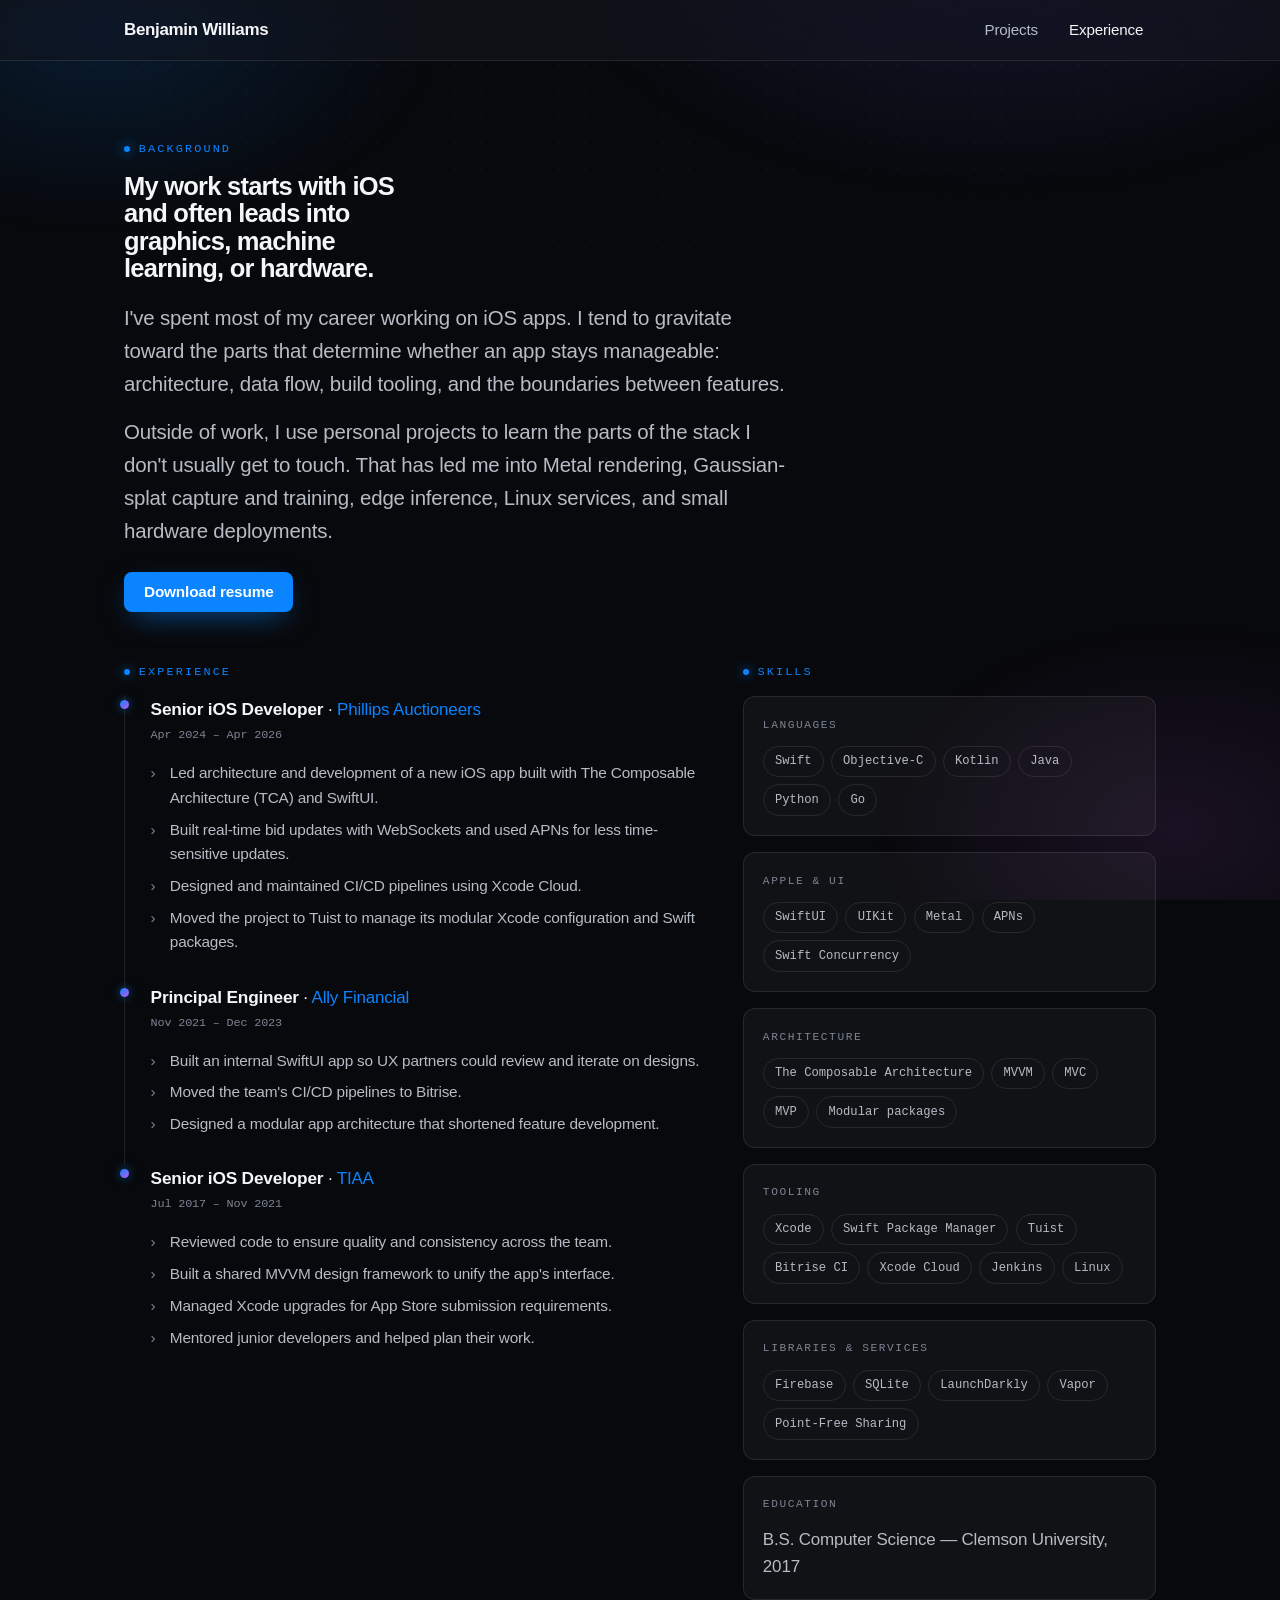
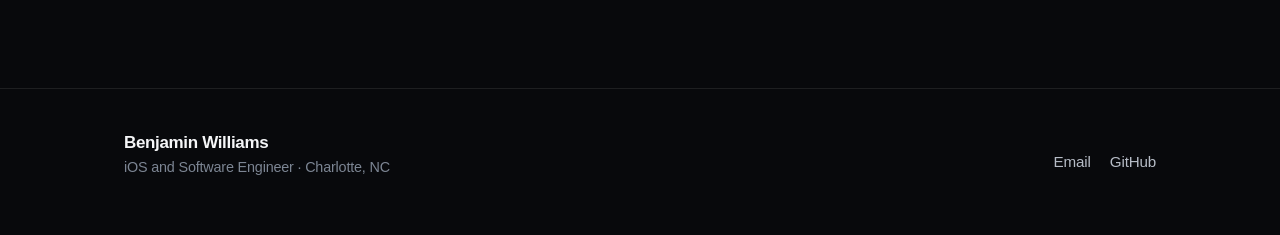
==== commit 8b1940d2: "chore: deploy polished portfolio" ====
--- a/about/index.html
+++ b/about/index.html
@@ -1 +1 @@
-<!DOCTYPE html><html lang="en"><head><meta charset="utf-8"><meta name="viewport" content="width=device-width, initial-scale=1, viewport-fit=cover"><title>About — Benjamin Williams</title><meta name="description" content="Benjamin Williams is a senior iOS engineer with nine years of experience in finance and auction technology, plus independent work in Metal graphics and machine learning."><meta name="theme-color" content="#08090c"><meta property="og:title" content="About — Benjamin Williams"><meta property="og:description" content="Benjamin Williams is a senior iOS engineer with nine years of experience in finance and auction technology, plus independent work in Metal graphics and machine learning."><meta property="og:type" content="website"><meta property="og:image" content="/images/splats/splats-hero-sr22.png"><meta name="twitter:card" content="summary_large_image"><link rel="stylesheet" href="/styles.css?v=20260711g"><link rel="icon" href="/favicon.svg?v=20260710" type="image/svg+xml"></head><body><header class="site-header"><div class="container nav"><a href="/" class="brand"><span class="nav-hide-sm">Benjamin Williams</span></a><nav class="nav-links" aria-label="Primary"><a href="/projects" class>Work</a><a href="/about" class="active">About</a><a href="mailto:benwilliams0540@gmail.com">Email</a></nav></div></header><main><section class="section"><div class="container"><div class="reveal"><p class="eyebrow">About</p><h1 style="max-width:20ch;">My work starts with iOS and often leads into graphics, machine learning, or hardware.</h1><div style="max-width:70ch;margin-top:1.2rem;"><p class="lede">I've spent most of my career working on iOS apps. I tend to gravitate toward the parts that determine whether an app stays manageable: architecture, data flow, build tooling, and the boundaries between features.</p><p class="lede">Outside of work, I use personal projects to learn the parts of the stack I don't usually get to touch. That has led me into Metal rendering, Gaussian-splat capture and training, edge inference, Linux services, and small hardware deployments.</p></div></div><div class="about-grid"><div class="reveal"><p class="eyebrow">Experience</p><ul class="timeline"><li><div><span class="role">Senior iOS Developer</span> · <span class="org">Phillips Auctioneers</span></div><p class="period">Apr 2024 – Apr 2026</p><ul><li>Led architecture and development of a new iOS app built with The Composable Architecture (TCA) and SwiftUI.</li><li>Built real-time bid updates with WebSockets and used APNs for less time-sensitive updates.</li><li>Designed and maintained CI/CD pipelines using Xcode Cloud.</li><li>Moved the project to Tuist to manage its modular Xcode configuration and Swift packages.</li></ul></li><li><div><span class="role">Principal Engineer</span> · <span class="org">Ally Financial</span></div><p class="period">Nov 2021 – Dec 2023</p><ul><li>Built an internal SwiftUI app so UX partners could review and iterate on designs.</li><li>Moved the team's CI/CD pipelines to Bitrise.</li><li>Designed a modular app architecture that shortened feature development.</li></ul></li><li><div><span class="role">Senior iOS Developer</span> · <span class="org">TIAA</span></div><p class="period">Jul 2017 – Nov 2021</p><ul><li>Reviewed code to ensure quality and consistency across the team.</li><li>Built a shared MVVM design framework to unify the app's interface.</li><li>Managed Xcode upgrades for App Store submission requirements.</li><li>Mentored junior developers and helped plan their work.</li></ul></li></ul></div><div class="reveal"><p class="eyebrow">Skills</p><div class="skill-card"><div class="k">Languages</div><div class="chips"><span class="chip">Swift</span><span class="chip">Objective-C</span><span class="chip">Kotlin</span><span class="chip">Java</span><span class="chip">Python</span><span class="chip">Go</span></div></div><div class="skill-card"><div class="k">Apple &amp; UI</div><div class="chips"><span class="chip">SwiftUI</span><span class="chip">UIKit</span><span class="chip">Metal</span><span class="chip">APNs</span><span class="chip">Swift Concurrency</span></div></div><div class="skill-card"><div class="k">Architecture</div><div class="chips"><span class="chip">The Composable Architecture</span><span class="chip">MVVM</span><span class="chip">MVC</span><span class="chip">MVP</span><span class="chip">Modular packages</span></div></div><div class="skill-card"><div class="k">Tooling</div><div class="chips"><span class="chip">Xcode</span><span class="chip">Swift Package Manager</span><span class="chip">Tuist</span><span class="chip">Bitrise CI</span><span class="chip">Xcode Cloud</span><span class="chip">Jenkins</span><span class="chip">Linux</span></div></div><div class="skill-card"><div class="k">Libraries &amp; services</div><div class="chips"><span class="chip">Firebase</span><span class="chip">SQLite</span><span class="chip">LaunchDarkly</span><span class="chip">Vapor</span><span class="chip">Point-Free Sharing</span></div></div><div class="skill-card"><div class="k">Education</div><p style="margin:0;">B.S. Computer Science — Clemson University, 2017</p></div></div></div></div></section></main><footer class="site-footer"><div class="container footer-inner"><div><div class="brand"><span>Benjamin Williams</span></div><p class="muted">iOS and Software Engineer · Charlotte, NC</p></div><div class="footer-links"><a href="https://github.com/benwilliams0540" target="_blank" rel="noopener">GitHub</a></div></div></footer><script src="/site.js?v=20260710"></script></body></html>+<!DOCTYPE html><html lang="en"><head><meta charset="utf-8"><meta name="viewport" content="width=device-width, initial-scale=1, viewport-fit=cover"><title>Experience — Benjamin Williams</title><meta name="description" content="Benjamin Williams is a senior iOS engineer with nine years of experience in finance and auction technology, plus independent work in Metal graphics and machine learning."><meta name="theme-color" content="#08090c"><meta property="og:title" content="Experience — Benjamin Williams"><meta property="og:description" content="Benjamin Williams is a senior iOS engineer with nine years of experience in finance and auction technology, plus independent work in Metal graphics and machine learning."><meta property="og:type" content="website"><meta property="og:image" content="/images/splats/splats-hero-sr22.png"><meta name="twitter:card" content="summary_large_image"><link rel="stylesheet" href="/styles.css?v=20260711p"><link rel="icon" href="/favicon.svg?v=20260710" type="image/svg+xml"></head><body><header class="site-header"><div class="container nav"><a href="/" class="brand"><span class="nav-hide-sm">Benjamin Williams</span></a><nav class="nav-links" aria-label="Primary"><a href="/projects" class>Projects</a><a href="/about" class="active">Experience</a></nav></div></header><main><section class="section"><div class="container"><div class="reveal"><p class="eyebrow">Background</p><h1 style="max-width:20ch;">My work starts with iOS and often leads into graphics, machine learning, or hardware.</h1><div style="max-width:70ch;margin-top:1.2rem;"><p class="lede">I've spent most of my career working on iOS apps. I tend to gravitate toward the parts that determine whether an app stays manageable: architecture, data flow, build tooling, and the boundaries between features.</p><p class="lede">Outside of work, I use personal projects to learn the parts of the stack I don't usually get to touch. That has led me into Metal rendering, Gaussian-splat capture and training, edge inference, Linux services, and small hardware deployments.</p></div><div class="about-actions"><a href="/downloads/Benjamin-Williams-Resume.pdf" class="btn btn--primary" download="Benjamin-Williams-Resume.pdf">Download resume</a></div></div><div class="about-grid"><div class="reveal"><p class="eyebrow">Experience</p><ul class="timeline"><li><div><span class="role">Senior iOS Developer</span> · <span class="org">Phillips Auctioneers</span></div><p class="period">Apr 2024 – Apr 2026</p><ul><li>Led architecture and development of a new iOS app built with The Composable Architecture (TCA) and SwiftUI.</li><li>Built real-time bid updates with WebSockets and used APNs for less time-sensitive updates.</li><li>Designed and maintained CI/CD pipelines using Xcode Cloud.</li><li>Moved the project to Tuist to manage its modular Xcode configuration and Swift packages.</li></ul></li><li><div><span class="role">Principal Engineer</span> · <span class="org">Ally Financial</span></div><p class="period">Nov 2021 – Dec 2023</p><ul><li>Built an internal SwiftUI app so UX partners could review and iterate on designs.</li><li>Moved the team's CI/CD pipelines to Bitrise.</li><li>Designed a modular app architecture that shortened feature development.</li></ul></li><li><div><span class="role">Senior iOS Developer</span> · <span class="org">TIAA</span></div><p class="period">Jul 2017 – Nov 2021</p><ul><li>Reviewed code to ensure quality and consistency across the team.</li><li>Built a shared MVVM design framework to unify the app's interface.</li><li>Managed Xcode upgrades for App Store submission requirements.</li><li>Mentored junior developers and helped plan their work.</li></ul></li></ul></div><div class="reveal"><p class="eyebrow">Skills</p><div class="skill-card"><div class="k">Languages</div><div class="chips"><span class="chip">Swift</span><span class="chip">Objective-C</span><span class="chip">Kotlin</span><span class="chip">Java</span><span class="chip">Python</span><span class="chip">Go</span></div></div><div class="skill-card"><div class="k">Apple &amp; UI</div><div class="chips"><span class="chip">SwiftUI</span><span class="chip">UIKit</span><span class="chip">Metal</span><span class="chip">APNs</span><span class="chip">Swift Concurrency</span></div></div><div class="skill-card"><div class="k">Architecture</div><div class="chips"><span class="chip">The Composable Architecture</span><span class="chip">MVVM</span><span class="chip">MVC</span><span class="chip">MVP</span><span class="chip">Modular packages</span></div></div><div class="skill-card"><div class="k">Tooling</div><div class="chips"><span class="chip">Xcode</span><span class="chip">Swift Package Manager</span><span class="chip">Tuist</span><span class="chip">Bitrise CI</span><span class="chip">Xcode Cloud</span><span class="chip">Jenkins</span><span class="chip">Linux</span></div></div><div class="skill-card"><div class="k">Libraries &amp; services</div><div class="chips"><span class="chip">Firebase</span><span class="chip">SQLite</span><span class="chip">LaunchDarkly</span><span class="chip">Vapor</span><span class="chip">Point-Free Sharing</span></div></div><div class="skill-card"><div class="k">Education</div><p style="margin:0;">B.S. Computer Science — Clemson University, 2017</p></div></div></div></div></section></main><footer class="site-footer"><div class="container footer-inner"><div><div class="brand"><span>Benjamin Williams</span></div><p class="muted">iOS and Software Engineer · Charlotte, NC</p></div><div class="footer-links"><a href="mailto:benwilliams0540@gmail.com">Email</a><a href="https://github.com/benwilliams0540" target="_blank" rel="noopener">GitHub</a></div></div></footer><script src="/site.js?v=20260710"></script></body></html>
--- a/styles.css
+++ b/styles.css
@@ -58,6 +58,14 @@
   overflow-x: hidden;
 }
 
+body.landing-page {
+  min-height: 100svh;
+  display: flex;
+  flex-direction: column;
+}
+.landing-page main { display: flex; flex: 1; }
+.landing-page .site-footer { display: none; }
+
 /* Ambient point-cloud glow behind everything */
 body::before {
   content: "";
@@ -142,7 +150,7 @@
 .btn {
   display: inline-flex; align-items: center; gap: 0.5rem;
   font-size: 0.96rem; font-weight: 550; line-height: 1;
-  padding: 0.8rem 1.25rem; border-radius: 999px;
+  padding: 0.8rem 1.25rem; border-radius: 8px;
   border: 1px solid var(--hairline-2); color: var(--text);
   background: var(--surface);
   transition: transform 0.18s var(--ease), background 0.2s var(--ease), border-color 0.2s var(--ease);
@@ -152,24 +160,36 @@
 .btn:active { transform: translateY(0); }
 .btn--primary {
   border: none; color: #fff;
-  background: linear-gradient(135deg, var(--accent), var(--accent-2));
+  background: var(--accent);
   box-shadow: 0 10px 30px -10px rgba(10, 132, 255, 0.7);
 }
-.btn--primary:hover { background: linear-gradient(135deg, #2b95ff, #6f6df0); }
-.btn .arrow { transition: transform 0.18s var(--ease); }
-.btn:hover .arrow { transform: translateX(3px); }
+.btn--primary:hover { background: #2b95ff; }
+.text-link {
+  display: inline-flex;
+  align-items: center;
+  gap: 0.45rem;
+  min-height: 44px;
+  color: var(--text-2);
+  font-size: 0.95rem;
+  font-weight: 550;
+  transition: color 0.2s var(--ease);
+}
+.text-link:hover { color: var(--text); }
+.text-link .external-arrow { color: var(--text-3); transition: transform 0.18s var(--ease), color 0.2s var(--ease); }
+.text-link:hover .external-arrow { color: var(--accent); transform: translate(2px, -2px); }
 
 /* ---- Chips / tags ---- */
 .chips { display: flex; flex-wrap: wrap; gap: 0.45rem; }
 .chip {
-  font-family: var(--font-mono); font-size: 0.76rem; letter-spacing: -0.01em;
+  font-family: var(--font-mono); font-size: 0.76rem; letter-spacing: 0;
   color: var(--text-2); padding: 0.32rem 0.7rem; border-radius: 999px;
-  background: var(--surface); border: 1px solid var(--hairline);
-}
-.chip--accent { color: #cfe2ff; border-color: rgba(10, 132, 255, 0.4); background: rgba(10, 132, 255, 0.1); }
+  background: transparent; border: 1px solid var(--hairline);
+}
+.chip--accent { color: var(--text-2); }
 
 /* ---- Hero ---- */
 .hero { padding-block: clamp(24px, 3vw, 40px) clamp(28px, 4vw, 48px); }
+.hero--landing { flex: 1; width: 100%; }
 .hero-details {
   display: grid;
   grid-template-columns: minmax(0, 1.1fr) minmax(0, 0.9fr);
@@ -196,6 +216,7 @@
 /* ---- Cards / grid ---- */
 .grid { display: grid; gap: 20px; }
 .grid--projects { grid-template-columns: repeat(auto-fill, minmax(320px, 1fr)); }
+.projects-list { display: grid; gap: clamp(32px, 5vw, 56px); }
 
 .card {
   position: relative; display: flex; flex-direction: column;
@@ -219,6 +240,15 @@
   aspect-ratio: 16 / 10; background: var(--bg-elev);
 }
 .feature-media img { width: 100%; height: 100%; object-fit: cover; display: block; }
+.feature-actions,
+.case-actions {
+  display: flex;
+  flex-wrap: wrap;
+  align-items: center;
+  gap: 0.7rem 1.2rem;
+  margin-top: 1.4rem;
+}
+.case-actions { margin-top: 1.6rem; }
 .feature-media--system { display: grid; place-items: center; padding: 1rem; }
 .feature-system-preview { display: grid; gap: 0.8rem; width: 100%; }
 .feature-system-preview-nodes {
@@ -254,14 +284,13 @@
   text-align: center;
 }
 .badge-feature {
+  display: inline-flex; align-items: center; gap: 0.5rem;
   font-family: var(--font-mono); font-size: 0.7rem; letter-spacing: 0.12em; text-transform: uppercase;
-  color: var(--warm); border: 1px solid rgba(255, 159, 10, 0.4); background: rgba(255, 159, 10, 0.08);
-  padding: 0.28rem 0.6rem; border-radius: 999px;
-}
+  color: var(--warm);
+}
+.badge-feature::before { content: ""; width: 5px; height: 5px; border-radius: 50%; background: currentColor; }
 .badge-feature--development {
   color: #85b7eb;
-  border-color: rgba(10, 132, 255, 0.42);
-  background: rgba(10, 132, 255, 0.1);
 }
 
 /* ---- Section heads ---- */
@@ -619,6 +648,7 @@
 
 /* ---- About ---- */
 .about-grid { display: grid; grid-template-columns: 1.4fr 1fr; gap: 2.5rem; margin-top: clamp(2rem, 4vw, 2.75rem); }
+.about-actions { display: flex; flex-wrap: wrap; margin-top: 1.5rem; }
 .timeline { list-style: none; margin: 0; padding: 0; }
 .timeline li { position: relative; padding: 0 0 1.8rem 1.6rem; border-left: 1px solid var(--hairline); }
 .timeline li:last-child { border-left-color: transparent; padding-bottom: 0; }
@@ -688,6 +718,13 @@
   .carousel-control { display: grid; }
   .carousel-control-previous { left: -3rem; }
   .carousel-control-next { right: -3rem; }
+}
+@media (min-width: 881px) {
+  .landing-page main { align-items: center; }
+  .landing-page .hero--landing {
+    flex: 0 0 auto;
+    transform: translateY(-4vh);
+  }
 }
 @media (max-width: 560px) {
   body { font-size: 16px; }
@@ -703,3 +740,7 @@
   }
   .carousel-control-symbol { font-size: 1.72rem; }
 }
+@media (max-width: 360px) {
+  .nav.container { padding-inline: 16px; }
+  .nav-links a { padding-inline: 0.3rem; font-size: 0.86rem; }
+}
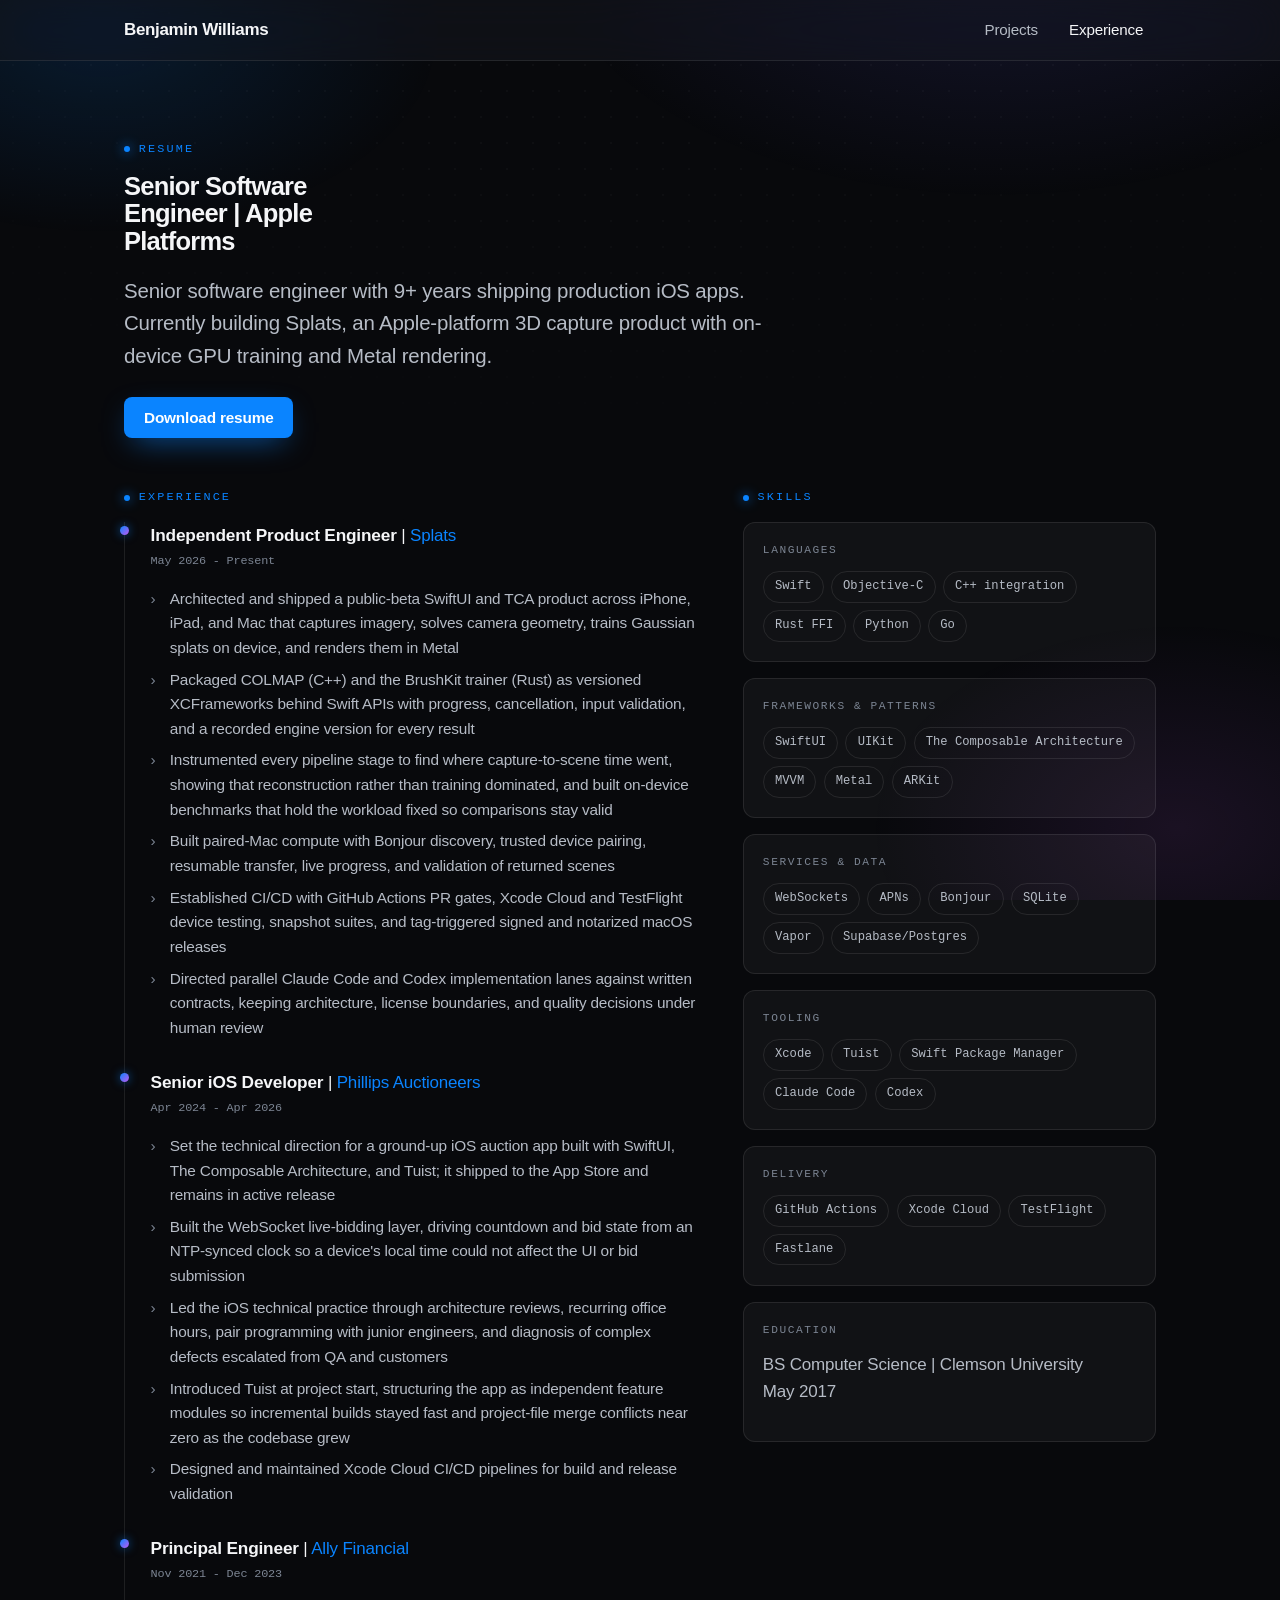
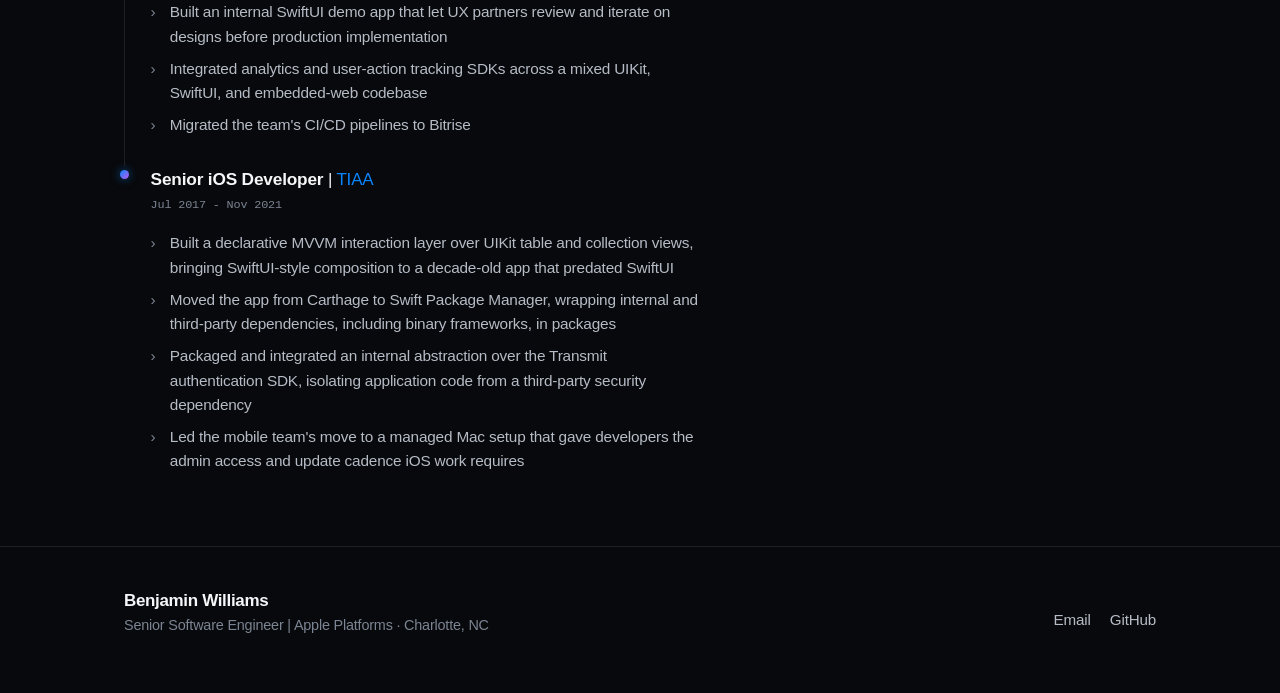
==== commit 6496ea53: "chore: deploy revised portfolio resume" ====
--- a/about/index.html
+++ b/about/index.html
@@ -1 +1 @@
-<!DOCTYPE html><html lang="en"><head><meta charset="utf-8"><meta name="viewport" content="width=device-width, initial-scale=1, viewport-fit=cover"><title>Experience — Benjamin Williams</title><meta name="description" content="Benjamin Williams is a senior iOS engineer with nine years of experience in finance and auction technology, plus independent work in Metal graphics and machine learning."><meta name="theme-color" content="#08090c"><meta property="og:title" content="Experience — Benjamin Williams"><meta property="og:description" content="Benjamin Williams is a senior iOS engineer with nine years of experience in finance and auction technology, plus independent work in Metal graphics and machine learning."><meta property="og:type" content="website"><meta property="og:image" content="/images/splats/splats-hero-sr22.png"><meta name="twitter:card" content="summary_large_image"><link rel="stylesheet" href="/styles.css?v=20260711p"><link rel="icon" href="/favicon.svg?v=20260710" type="image/svg+xml"></head><body><header class="site-header"><div class="container nav"><a href="/" class="brand"><span class="nav-hide-sm">Benjamin Williams</span></a><nav class="nav-links" aria-label="Primary"><a href="/projects" class>Projects</a><a href="/about" class="active">Experience</a></nav></div></header><main><section class="section"><div class="container"><div class="reveal"><p class="eyebrow">Background</p><h1 style="max-width:20ch;">My work starts with iOS and often leads into graphics, machine learning, or hardware.</h1><div style="max-width:70ch;margin-top:1.2rem;"><p class="lede">I've spent most of my career working on iOS apps. I tend to gravitate toward the parts that determine whether an app stays manageable: architecture, data flow, build tooling, and the boundaries between features.</p><p class="lede">Outside of work, I use personal projects to learn the parts of the stack I don't usually get to touch. That has led me into Metal rendering, Gaussian-splat capture and training, edge inference, Linux services, and small hardware deployments.</p></div><div class="about-actions"><a href="/downloads/Benjamin-Williams-Resume.pdf" class="btn btn--primary" download="Benjamin-Williams-Resume.pdf">Download resume</a></div></div><div class="about-grid"><div class="reveal"><p class="eyebrow">Experience</p><ul class="timeline"><li><div><span class="role">Senior iOS Developer</span> · <span class="org">Phillips Auctioneers</span></div><p class="period">Apr 2024 – Apr 2026</p><ul><li>Led architecture and development of a new iOS app built with The Composable Architecture (TCA) and SwiftUI.</li><li>Built real-time bid updates with WebSockets and used APNs for less time-sensitive updates.</li><li>Designed and maintained CI/CD pipelines using Xcode Cloud.</li><li>Moved the project to Tuist to manage its modular Xcode configuration and Swift packages.</li></ul></li><li><div><span class="role">Principal Engineer</span> · <span class="org">Ally Financial</span></div><p class="period">Nov 2021 – Dec 2023</p><ul><li>Built an internal SwiftUI app so UX partners could review and iterate on designs.</li><li>Moved the team's CI/CD pipelines to Bitrise.</li><li>Designed a modular app architecture that shortened feature development.</li></ul></li><li><div><span class="role">Senior iOS Developer</span> · <span class="org">TIAA</span></div><p class="period">Jul 2017 – Nov 2021</p><ul><li>Reviewed code to ensure quality and consistency across the team.</li><li>Built a shared MVVM design framework to unify the app's interface.</li><li>Managed Xcode upgrades for App Store submission requirements.</li><li>Mentored junior developers and helped plan their work.</li></ul></li></ul></div><div class="reveal"><p class="eyebrow">Skills</p><div class="skill-card"><div class="k">Languages</div><div class="chips"><span class="chip">Swift</span><span class="chip">Objective-C</span><span class="chip">Kotlin</span><span class="chip">Java</span><span class="chip">Python</span><span class="chip">Go</span></div></div><div class="skill-card"><div class="k">Apple &amp; UI</div><div class="chips"><span class="chip">SwiftUI</span><span class="chip">UIKit</span><span class="chip">Metal</span><span class="chip">APNs</span><span class="chip">Swift Concurrency</span></div></div><div class="skill-card"><div class="k">Architecture</div><div class="chips"><span class="chip">The Composable Architecture</span><span class="chip">MVVM</span><span class="chip">MVC</span><span class="chip">MVP</span><span class="chip">Modular packages</span></div></div><div class="skill-card"><div class="k">Tooling</div><div class="chips"><span class="chip">Xcode</span><span class="chip">Swift Package Manager</span><span class="chip">Tuist</span><span class="chip">Bitrise CI</span><span class="chip">Xcode Cloud</span><span class="chip">Jenkins</span><span class="chip">Linux</span></div></div><div class="skill-card"><div class="k">Libraries &amp; services</div><div class="chips"><span class="chip">Firebase</span><span class="chip">SQLite</span><span class="chip">LaunchDarkly</span><span class="chip">Vapor</span><span class="chip">Point-Free Sharing</span></div></div><div class="skill-card"><div class="k">Education</div><p style="margin:0;">B.S. Computer Science — Clemson University, 2017</p></div></div></div></div></section></main><footer class="site-footer"><div class="container footer-inner"><div><div class="brand"><span>Benjamin Williams</span></div><p class="muted">iOS and Software Engineer · Charlotte, NC</p></div><div class="footer-links"><a href="mailto:benwilliams0540@gmail.com">Email</a><a href="https://github.com/benwilliams0540" target="_blank" rel="noopener">GitHub</a></div></div></footer><script src="/site.js?v=20260710"></script></body></html>+<!DOCTYPE html><html lang="en"><head><meta charset="utf-8"><meta name="viewport" content="width=device-width, initial-scale=1, viewport-fit=cover"><title>Resume | Benjamin Williams</title><meta name="description" content="Senior software engineer with 9+ years shipping production iOS apps. Currently building Splats, an Apple-platform 3D capture product with on-device GPU training and Metal rendering."><meta name="theme-color" content="#08090c"><meta property="og:title" content="Resume | Benjamin Williams"><meta property="og:description" content="Senior software engineer with 9+ years shipping production iOS apps. Currently building Splats, an Apple-platform 3D capture product with on-device GPU training and Metal rendering."><meta property="og:type" content="website"><meta property="og:image" content="/images/splats/splats-hero-sr22.png"><meta name="twitter:card" content="summary_large_image"><link rel="stylesheet" href="/styles.css?v=20260727"><link rel="icon" href="/favicon.svg?v=20260710" type="image/svg+xml"></head><body><header class="site-header"><div class="container nav"><a href="/" class="brand"><span class="nav-hide-sm">Benjamin Williams</span></a><nav class="nav-links" aria-label="Primary"><a href="/projects" class>Projects</a><a href="/about" class="active">Experience</a></nav></div></header><main><section class="section"><div class="container"><div class="reveal"><p class="eyebrow">Resume</p><h1 style="max-width:20ch;">Senior Software Engineer | Apple Platforms</h1><div style="max-width:70ch;margin-top:1.2rem;"><p class="lede">Senior software engineer with 9+ years shipping production iOS apps. Currently building Splats, an Apple-platform 3D capture product with on-device GPU training and Metal rendering.</p></div><div class="about-actions"><a href="/downloads/Benjamin-Williams-Resume.pdf" class="btn btn--primary" download="Benjamin-Williams-Resume.pdf">Download resume</a></div></div><div class="about-grid"><div class="reveal"><p class="eyebrow">Experience</p><ul class="timeline"><li><div><span class="role">Independent Product Engineer</span> | <span class="org">Splats</span></div><p class="period">May 2026 - Present</p><ul><li>Architected and shipped a public-beta SwiftUI and TCA product across iPhone, iPad, and Mac that captures imagery, solves camera geometry, trains Gaussian splats on device, and renders them in Metal</li><li>Packaged COLMAP (C++) and the BrushKit trainer (Rust) as versioned XCFrameworks behind Swift APIs with progress, cancellation, input validation, and a recorded engine version for every result</li><li>Instrumented every pipeline stage to find where capture-to-scene time went, showing that reconstruction rather than training dominated, and built on-device benchmarks that hold the workload fixed so comparisons stay valid</li><li>Built paired-Mac compute with Bonjour discovery, trusted device pairing, resumable transfer, live progress, and validation of returned scenes</li><li>Established CI/CD with GitHub Actions PR gates, Xcode Cloud and TestFlight device testing, snapshot suites, and tag-triggered signed and notarized macOS releases</li><li>Directed parallel Claude Code and Codex implementation lanes against written contracts, keeping architecture, license boundaries, and quality decisions under human review</li></ul></li><li><div><span class="role">Senior iOS Developer</span> | <span class="org">Phillips Auctioneers</span></div><p class="period">Apr 2024 - Apr 2026</p><ul><li>Set the technical direction for a ground-up iOS auction app built with SwiftUI, The Composable Architecture, and Tuist; it shipped to the App Store and remains in active release</li><li>Built the WebSocket live-bidding layer, driving countdown and bid state from an NTP-synced clock so a device's local time could not affect the UI or bid submission</li><li>Led the iOS technical practice through architecture reviews, recurring office hours, pair programming with junior engineers, and diagnosis of complex defects escalated from QA and customers</li><li>Introduced Tuist at project start, structuring the app as independent feature modules so incremental builds stayed fast and project-file merge conflicts near zero as the codebase grew</li><li>Designed and maintained Xcode Cloud CI/CD pipelines for build and release validation</li></ul></li><li><div><span class="role">Principal Engineer</span> | <span class="org">Ally Financial</span></div><p class="period">Nov 2021 - Dec 2023</p><ul><li>Built an internal SwiftUI demo app that let UX partners review and iterate on designs before production implementation</li><li>Integrated analytics and user-action tracking SDKs across a mixed UIKit, SwiftUI, and embedded-web codebase</li><li>Migrated the team's CI/CD pipelines to Bitrise</li></ul></li><li><div><span class="role">Senior iOS Developer</span> | <span class="org">TIAA</span></div><p class="period">Jul 2017 - Nov 2021</p><ul><li>Built a declarative MVVM interaction layer over UIKit table and collection views, bringing SwiftUI-style composition to a decade-old app that predated SwiftUI</li><li>Moved the app from Carthage to Swift Package Manager, wrapping internal and third-party dependencies, including binary frameworks, in packages</li><li>Packaged and integrated an internal abstraction over the Transmit authentication SDK, isolating application code from a third-party security dependency</li><li>Led the mobile team's move to a managed Mac setup that gave developers the admin access and update cadence iOS work requires</li></ul></li></ul></div><div class="reveal"><p class="eyebrow">Skills</p><div class="skill-card"><div class="k">Languages</div><div class="chips"><span class="chip">Swift</span><span class="chip">Objective-C</span><span class="chip">C++ integration</span><span class="chip">Rust FFI</span><span class="chip">Python</span><span class="chip">Go</span></div></div><div class="skill-card"><div class="k">Frameworks &amp; Patterns</div><div class="chips"><span class="chip">SwiftUI</span><span class="chip">UIKit</span><span class="chip">The Composable Architecture</span><span class="chip">MVVM</span><span class="chip">Metal</span><span class="chip">ARKit</span></div></div><div class="skill-card"><div class="k">Services &amp; Data</div><div class="chips"><span class="chip">WebSockets</span><span class="chip">APNs</span><span class="chip">Bonjour</span><span class="chip">SQLite</span><span class="chip">Vapor</span><span class="chip">Supabase/Postgres</span></div></div><div class="skill-card"><div class="k">Tooling</div><div class="chips"><span class="chip">Xcode</span><span class="chip">Tuist</span><span class="chip">Swift Package Manager</span><span class="chip">Claude Code</span><span class="chip">Codex</span></div></div><div class="skill-card"><div class="k">Delivery</div><div class="chips"><span class="chip">GitHub Actions</span><span class="chip">Xcode Cloud</span><span class="chip">TestFlight</span><span class="chip">Fastlane</span></div></div><div class="skill-card"><div class="k">Education</div><p style="margin:0;">BS Computer Science | Clemson University</p><p class="period">May 2017</p></div></div></div></div></section></main><footer class="site-footer"><div class="container footer-inner"><div><div class="brand"><span>Benjamin Williams</span></div><p class="muted">Senior Software Engineer | Apple Platforms · Charlotte, NC</p></div><div class="footer-links"><a href="mailto:benwilliams0540@gmail.com">Email</a><a href="https://github.com/benwilliams0540" target="_blank" rel="noopener">GitHub</a></div></div></footer><script src="/site.js?v=20260710"></script></body></html>
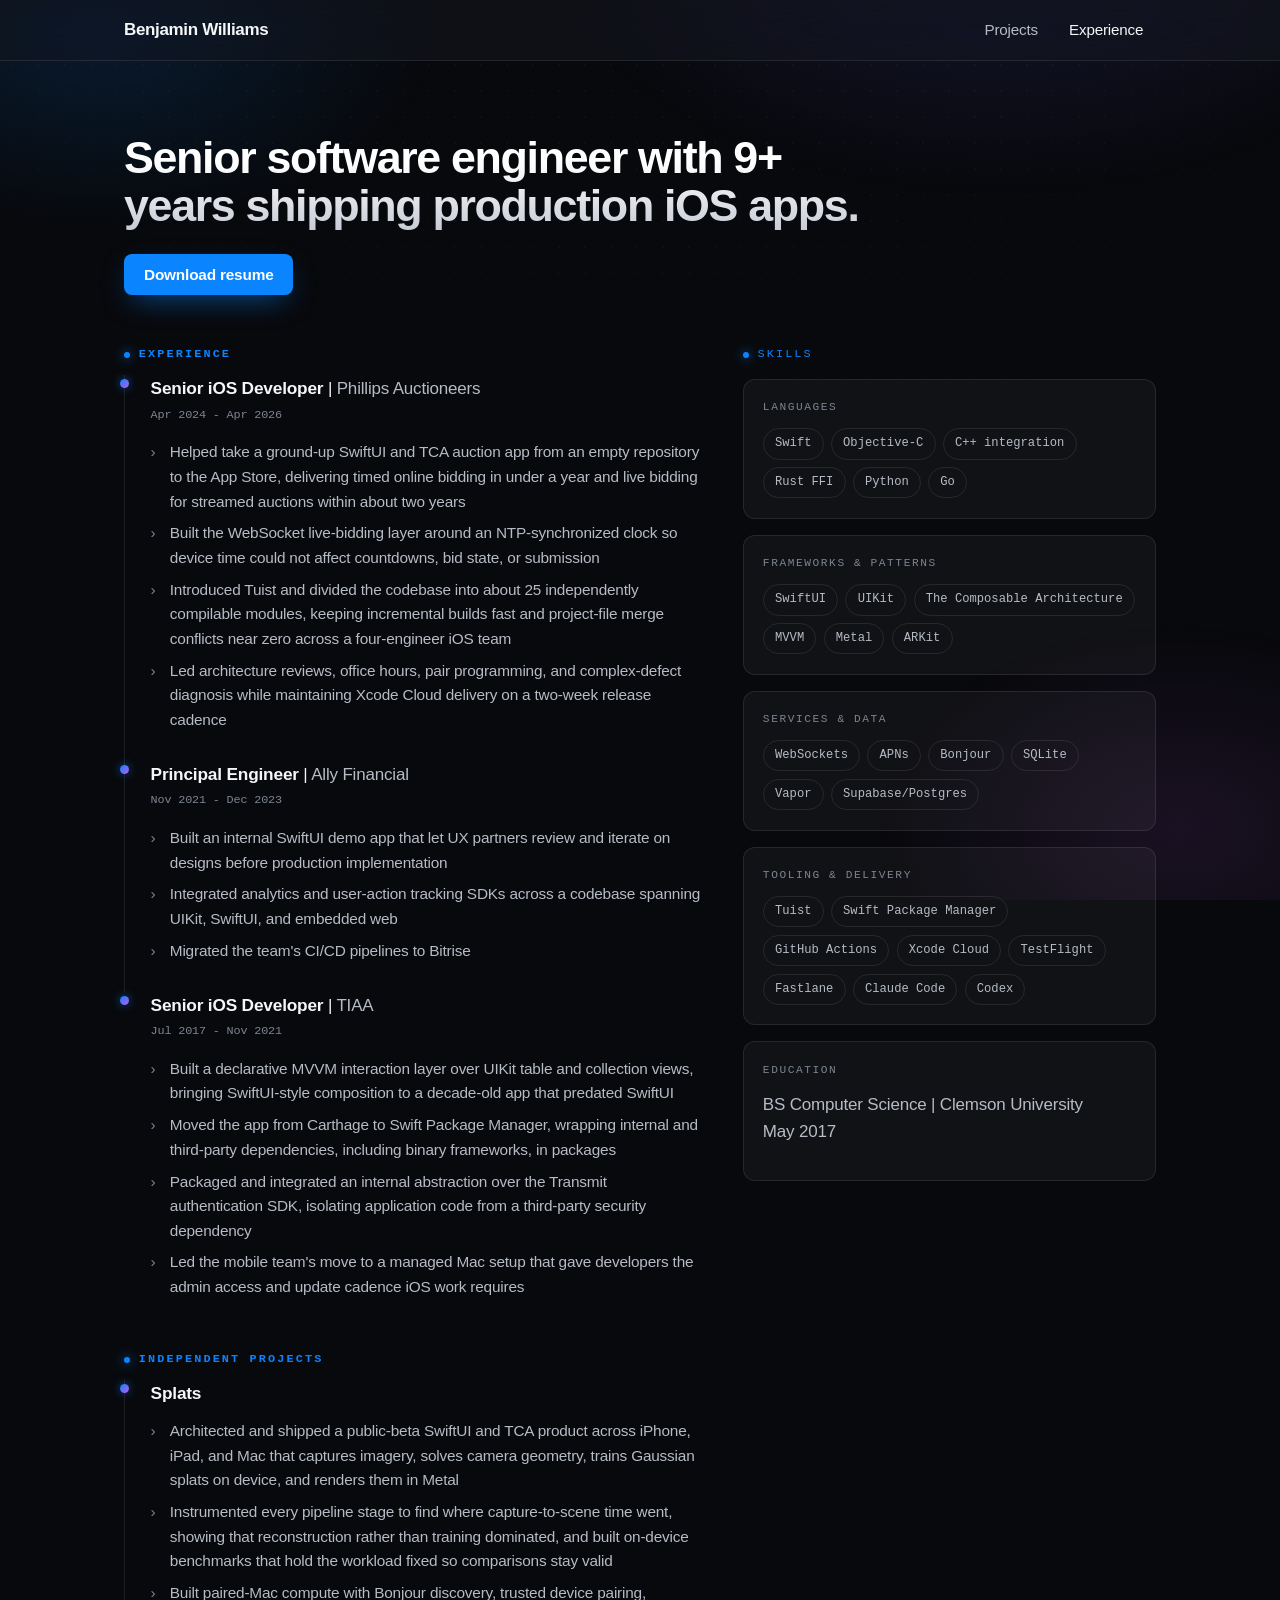
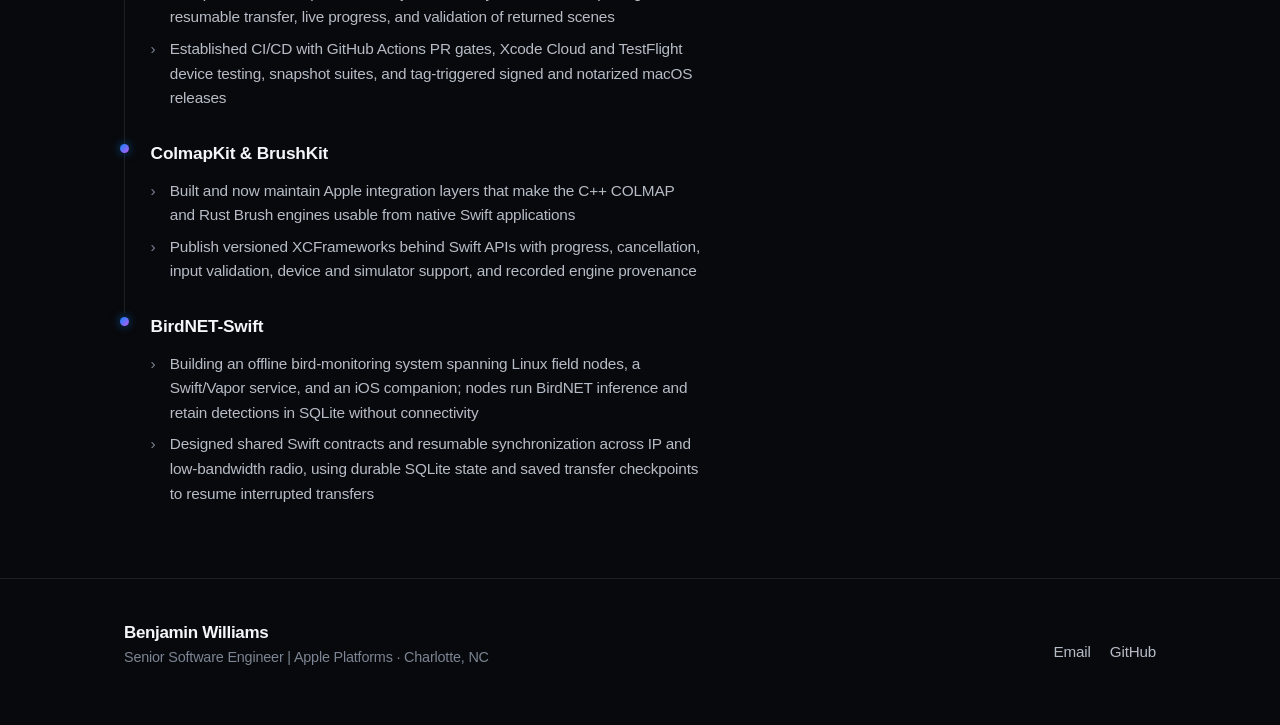
==== commit dfa3c271: "build: publish portfolio update Source-Commit: 650a2059bcd8267f01644498a426f4a571eb42d4" ====
--- a/about/index.html
+++ b/about/index.html
@@ -1 +1 @@
-<!DOCTYPE html><html lang="en"><head><meta charset="utf-8"><meta name="viewport" content="width=device-width, initial-scale=1, viewport-fit=cover"><title>Resume | Benjamin Williams</title><meta name="description" content="Senior software engineer with 9+ years shipping production iOS apps. Currently building Splats, an Apple-platform 3D capture product with on-device GPU training and Metal rendering."><meta name="theme-color" content="#08090c"><meta property="og:title" content="Resume | Benjamin Williams"><meta property="og:description" content="Senior software engineer with 9+ years shipping production iOS apps. Currently building Splats, an Apple-platform 3D capture product with on-device GPU training and Metal rendering."><meta property="og:type" content="website"><meta property="og:image" content="/images/splats/splats-hero-sr22.png"><meta name="twitter:card" content="summary_large_image"><link rel="stylesheet" href="/styles.css?v=20260727"><link rel="icon" href="/favicon.svg?v=20260710" type="image/svg+xml"></head><body><header class="site-header"><div class="container nav"><a href="/" class="brand"><span class="nav-hide-sm">Benjamin Williams</span></a><nav class="nav-links" aria-label="Primary"><a href="/projects" class>Projects</a><a href="/about" class="active">Experience</a></nav></div></header><main><section class="section"><div class="container"><div class="reveal"><p class="eyebrow">Resume</p><h1 style="max-width:20ch;">Senior Software Engineer | Apple Platforms</h1><div style="max-width:70ch;margin-top:1.2rem;"><p class="lede">Senior software engineer with 9+ years shipping production iOS apps. Currently building Splats, an Apple-platform 3D capture product with on-device GPU training and Metal rendering.</p></div><div class="about-actions"><a href="/downloads/Benjamin-Williams-Resume.pdf" class="btn btn--primary" download="Benjamin-Williams-Resume.pdf">Download resume</a></div></div><div class="about-grid"><div class="reveal"><p class="eyebrow">Experience</p><ul class="timeline"><li><div><span class="role">Independent Product Engineer</span> | <span class="org">Splats</span></div><p class="period">May 2026 - Present</p><ul><li>Architected and shipped a public-beta SwiftUI and TCA product across iPhone, iPad, and Mac that captures imagery, solves camera geometry, trains Gaussian splats on device, and renders them in Metal</li><li>Packaged COLMAP (C++) and the BrushKit trainer (Rust) as versioned XCFrameworks behind Swift APIs with progress, cancellation, input validation, and a recorded engine version for every result</li><li>Instrumented every pipeline stage to find where capture-to-scene time went, showing that reconstruction rather than training dominated, and built on-device benchmarks that hold the workload fixed so comparisons stay valid</li><li>Built paired-Mac compute with Bonjour discovery, trusted device pairing, resumable transfer, live progress, and validation of returned scenes</li><li>Established CI/CD with GitHub Actions PR gates, Xcode Cloud and TestFlight device testing, snapshot suites, and tag-triggered signed and notarized macOS releases</li><li>Directed parallel Claude Code and Codex implementation lanes against written contracts, keeping architecture, license boundaries, and quality decisions under human review</li></ul></li><li><div><span class="role">Senior iOS Developer</span> | <span class="org">Phillips Auctioneers</span></div><p class="period">Apr 2024 - Apr 2026</p><ul><li>Set the technical direction for a ground-up iOS auction app built with SwiftUI, The Composable Architecture, and Tuist; it shipped to the App Store and remains in active release</li><li>Built the WebSocket live-bidding layer, driving countdown and bid state from an NTP-synced clock so a device's local time could not affect the UI or bid submission</li><li>Led the iOS technical practice through architecture reviews, recurring office hours, pair programming with junior engineers, and diagnosis of complex defects escalated from QA and customers</li><li>Introduced Tuist at project start, structuring the app as independent feature modules so incremental builds stayed fast and project-file merge conflicts near zero as the codebase grew</li><li>Designed and maintained Xcode Cloud CI/CD pipelines for build and release validation</li></ul></li><li><div><span class="role">Principal Engineer</span> | <span class="org">Ally Financial</span></div><p class="period">Nov 2021 - Dec 2023</p><ul><li>Built an internal SwiftUI demo app that let UX partners review and iterate on designs before production implementation</li><li>Integrated analytics and user-action tracking SDKs across a mixed UIKit, SwiftUI, and embedded-web codebase</li><li>Migrated the team's CI/CD pipelines to Bitrise</li></ul></li><li><div><span class="role">Senior iOS Developer</span> | <span class="org">TIAA</span></div><p class="period">Jul 2017 - Nov 2021</p><ul><li>Built a declarative MVVM interaction layer over UIKit table and collection views, bringing SwiftUI-style composition to a decade-old app that predated SwiftUI</li><li>Moved the app from Carthage to Swift Package Manager, wrapping internal and third-party dependencies, including binary frameworks, in packages</li><li>Packaged and integrated an internal abstraction over the Transmit authentication SDK, isolating application code from a third-party security dependency</li><li>Led the mobile team's move to a managed Mac setup that gave developers the admin access and update cadence iOS work requires</li></ul></li></ul></div><div class="reveal"><p class="eyebrow">Skills</p><div class="skill-card"><div class="k">Languages</div><div class="chips"><span class="chip">Swift</span><span class="chip">Objective-C</span><span class="chip">C++ integration</span><span class="chip">Rust FFI</span><span class="chip">Python</span><span class="chip">Go</span></div></div><div class="skill-card"><div class="k">Frameworks &amp; Patterns</div><div class="chips"><span class="chip">SwiftUI</span><span class="chip">UIKit</span><span class="chip">The Composable Architecture</span><span class="chip">MVVM</span><span class="chip">Metal</span><span class="chip">ARKit</span></div></div><div class="skill-card"><div class="k">Services &amp; Data</div><div class="chips"><span class="chip">WebSockets</span><span class="chip">APNs</span><span class="chip">Bonjour</span><span class="chip">SQLite</span><span class="chip">Vapor</span><span class="chip">Supabase/Postgres</span></div></div><div class="skill-card"><div class="k">Tooling</div><div class="chips"><span class="chip">Xcode</span><span class="chip">Tuist</span><span class="chip">Swift Package Manager</span><span class="chip">Claude Code</span><span class="chip">Codex</span></div></div><div class="skill-card"><div class="k">Delivery</div><div class="chips"><span class="chip">GitHub Actions</span><span class="chip">Xcode Cloud</span><span class="chip">TestFlight</span><span class="chip">Fastlane</span></div></div><div class="skill-card"><div class="k">Education</div><p style="margin:0;">BS Computer Science | Clemson University</p><p class="period">May 2017</p></div></div></div></div></section></main><footer class="site-footer"><div class="container footer-inner"><div><div class="brand"><span>Benjamin Williams</span></div><p class="muted">Senior Software Engineer | Apple Platforms · Charlotte, NC</p></div><div class="footer-links"><a href="mailto:benwilliams0540@gmail.com">Email</a><a href="https://github.com/benwilliams0540" target="_blank" rel="noopener">GitHub</a></div></div></footer><script src="/site.js?v=20260710"></script></body></html>+<!DOCTYPE html><html lang="en"><head><meta charset="utf-8"><meta name="viewport" content="width=device-width, initial-scale=1, viewport-fit=cover"><title>Experience | Benjamin Williams</title><meta name="description" content="Senior software engineer with 9+ years shipping production iOS apps."><meta name="theme-color" content="#08090c"><meta property="og:title" content="Experience | Benjamin Williams"><meta property="og:description" content="Senior software engineer with 9+ years shipping production iOS apps."><meta property="og:type" content="website"><meta property="og:image" content="https://benwilliams0540.github.io/images/splats/splats-hero-sr22.png"><meta name="twitter:card" content="summary_large_image"><link rel="stylesheet" href="/styles.css?v=20261105"><link rel="icon" href="/favicon.svg?v=20260710" type="image/svg+xml"></head><body><header class="site-header"><div class="container nav"><a href="/" class="brand"><span class="nav-hide-sm">Benjamin Williams</span></a><nav class="nav-links" aria-label="Primary"><a href="/projects" class>Projects</a><a href="/about" class="active">Experience</a></nav></div></header><main><section class="section"><div class="container"><h1 class="sr-only">Experience</h1><p class="statement">Senior software engineer with 9+ years shipping production iOS apps.</p><div class="reveal"><div class="about-actions"><a href="/downloads/Benjamin-Williams-Resume.pdf" class="btn btn--primary" download="Benjamin-Williams-Resume.pdf">Download resume</a></div></div><div class="about-grid"><div class="reveal"><section class="experience-group"><h2 class="eyebrow">Experience</h2><ul class="timeline"><li><div><span class="role">Senior iOS Developer</span> | <span class="org">Phillips Auctioneers</span></div><p class="period">Apr 2024 - Apr 2026</p><ul><li>Helped take a ground-up SwiftUI and TCA auction app from an empty repository to the App Store, delivering timed online bidding in under a year and live bidding for streamed auctions within about two years</li><li>Built the WebSocket live-bidding layer around an NTP-synchronized clock so device time could not affect countdowns, bid state, or submission</li><li>Introduced Tuist and divided the codebase into about 25 independently compilable modules, keeping incremental builds fast and project-file merge conflicts near zero across a four-engineer iOS team</li><li>Led architecture reviews, office hours, pair programming, and complex-defect diagnosis while maintaining Xcode Cloud delivery on a two-week release cadence</li></ul></li><li><div><span class="role">Principal Engineer</span> | <span class="org">Ally Financial</span></div><p class="period">Nov 2021 - Dec 2023</p><ul><li>Built an internal SwiftUI demo app that let UX partners review and iterate on designs before production implementation</li><li>Integrated analytics and user-action tracking SDKs across a codebase spanning UIKit, SwiftUI, and embedded web</li><li>Migrated the team's CI/CD pipelines to Bitrise</li></ul></li><li><div><span class="role">Senior iOS Developer</span> | <span class="org">TIAA</span></div><p class="period">Jul 2017 - Nov 2021</p><ul><li>Built a declarative MVVM interaction layer over UIKit table and collection views, bringing SwiftUI-style composition to a decade-old app that predated SwiftUI</li><li>Moved the app from Carthage to Swift Package Manager, wrapping internal and third-party dependencies, including binary frameworks, in packages</li><li>Packaged and integrated an internal abstraction over the Transmit authentication SDK, isolating application code from a third-party security dependency</li><li>Led the mobile team's move to a managed Mac setup that gave developers the admin access and update cadence iOS work requires</li></ul></li></ul></section><section class="experience-group"><h2 class="eyebrow">Independent projects</h2><ul class="timeline"><li><div><span class="role">Splats</span></div><ul><li>Architected and shipped a public-beta SwiftUI and TCA product across iPhone, iPad, and Mac that captures imagery, solves camera geometry, trains Gaussian splats on device, and renders them in Metal</li><li>Instrumented every pipeline stage to find where capture-to-scene time went, showing that reconstruction rather than training dominated, and built on-device benchmarks that hold the workload fixed so comparisons stay valid</li><li>Built paired-Mac compute with Bonjour discovery, trusted device pairing, resumable transfer, live progress, and validation of returned scenes</li><li>Established CI/CD with GitHub Actions PR gates, Xcode Cloud and TestFlight device testing, snapshot suites, and tag-triggered signed and notarized macOS releases</li></ul></li><li><div><span class="role">ColmapKit &amp; BrushKit</span></div><ul><li>Built and now maintain Apple integration layers that make the C++ COLMAP and Rust Brush engines usable from native Swift applications</li><li>Publish versioned XCFrameworks behind Swift APIs with progress, cancellation, input validation, device and simulator support, and recorded engine provenance</li></ul></li><li><div><span class="role">BirdNET-Swift</span></div><ul><li>Building an offline bird-monitoring system spanning Linux field nodes, a Swift/Vapor service, and an iOS companion; nodes run BirdNET inference and retain detections in SQLite without connectivity</li><li>Designed shared Swift contracts and resumable synchronization across IP and low-bandwidth radio, using durable SQLite state and saved transfer checkpoints to resume interrupted transfers</li></ul></li></ul></section></div><div class="reveal"><p class="eyebrow">Skills</p><div class="skill-card"><div class="k">Languages</div><div class="chips"><span class="chip">Swift</span><span class="chip">Objective-C</span><span class="chip">C++ integration</span><span class="chip">Rust FFI</span><span class="chip">Python</span><span class="chip">Go</span></div></div><div class="skill-card"><div class="k">Frameworks &amp; Patterns</div><div class="chips"><span class="chip">SwiftUI</span><span class="chip">UIKit</span><span class="chip">The Composable Architecture</span><span class="chip">MVVM</span><span class="chip">Metal</span><span class="chip">ARKit</span></div></div><div class="skill-card"><div class="k">Services &amp; Data</div><div class="chips"><span class="chip">WebSockets</span><span class="chip">APNs</span><span class="chip">Bonjour</span><span class="chip">SQLite</span><span class="chip">Vapor</span><span class="chip">Supabase/Postgres</span></div></div><div class="skill-card"><div class="k">Tooling &amp; Delivery</div><div class="chips"><span class="chip">Tuist</span><span class="chip">Swift Package Manager</span><span class="chip">GitHub Actions</span><span class="chip">Xcode Cloud</span><span class="chip">TestFlight</span><span class="chip">Fastlane</span><span class="chip">Claude Code</span><span class="chip">Codex</span></div></div><div class="skill-card"><div class="k">Education</div><p style="margin:0;">BS Computer Science | Clemson University</p><p class="period">May 2017</p></div></div></div></div></section></main><footer class="site-footer"><div class="container footer-inner"><div><div class="brand"><span>Benjamin Williams</span></div><p class="muted">Senior Software Engineer | Apple Platforms · Charlotte, NC</p></div><div class="footer-links"><a href="mailto:benwilliams0540@gmail.com">Email</a><a href="https://github.com/benwilliams0540" target="_blank" rel="noopener">GitHub</a></div></div></footer><script src="/site.js?v=20260710"></script></body></html>
--- a/styles.css
+++ b/styles.css
@@ -191,10 +191,10 @@
 .hero { padding-block: clamp(24px, 3vw, 40px) clamp(28px, 4vw, 48px); }
 .hero--landing { flex: 1; width: 100%; }
 .hero-details {
-  display: grid;
-  grid-template-columns: minmax(0, 1.1fr) minmax(0, 0.9fr);
-  gap: clamp(2.5rem, 6vw, 5rem);
-  align-items: start;
+  display: flex;
+  flex-direction: column;
+  gap: 1.2rem;
+  align-items: flex-start;
   margin-top: 1.5rem;
 }
 .hero h1 {
@@ -210,12 +210,14 @@
 .hero .hero-meta span { display: inline-flex; align-items: center; gap: 0.5rem; }
 .hero-status::before { content: ""; width: 6px; height: 6px; border-radius: 50%; background: var(--accent); }
 .hero-actions { display: flex; flex-wrap: wrap; align-items: center; gap: 0.7rem; margin-top: 1.5rem; }
+.hero-details .hero-actions { margin-top: 0; }
 .hero-link { color: var(--text-2); font-size: 0.95rem; transition: color 0.2s var(--ease); }
 .hero-link:hover { color: var(--text); }
 
 /* ---- Cards / grid ---- */
 .grid { display: grid; gap: 20px; }
 .grid--projects { grid-template-columns: repeat(auto-fill, minmax(320px, 1fr)); }
+.projects-heading { margin-block: clamp(2rem, 4vw, 2.75rem) clamp(1.5rem, 3vw, 1.9rem); }
 .projects-list { display: grid; gap: clamp(32px, 5vw, 56px); }
 
 .card {
@@ -649,6 +651,7 @@
 /* ---- About ---- */
 .about-grid { display: grid; grid-template-columns: 1.4fr 1fr; gap: 2.5rem; margin-top: clamp(2rem, 4vw, 2.75rem); }
 .about-actions { display: flex; flex-wrap: wrap; margin-top: 1.5rem; }
+.experience-group + .experience-group { margin-top: 2.75rem; }
 .timeline { list-style: none; margin: 0; padding: 0; }
 .timeline li { position: relative; padding: 0 0 1.8rem 1.6rem; border-left: 1px solid var(--hairline); }
 .timeline li:last-child { border-left-color: transparent; padding-bottom: 0; }
@@ -657,7 +660,7 @@
   background: linear-gradient(135deg, var(--accent), var(--accent-3)); box-shadow: 0 0 10px rgba(10,132,255,0.6);
 }
 .timeline .role { font-weight: 600; font-size: 1.08rem; }
-.timeline .org { color: var(--accent); }
+.timeline .org { color: var(--text-2); }
 .timeline .period { font-family: var(--font-mono); font-size: 0.74rem; color: var(--text-3); margin-top: 0.15rem; }
 .timeline ul { list-style: none; margin: 0.7rem 0 0; padding: 0; }
 .timeline ul li { border: none; padding: 0 0 0.45rem 1.2rem; position: relative; color: var(--text-2); font-size: 0.96rem; }
@@ -697,9 +700,7 @@
 @media (max-width: 880px) {
   .feature-layout { grid-template-columns: 1fr; }
   .about-grid { grid-template-columns: 1fr; gap: 1.6rem; }
-  .hero-details,
   .contact-layout { grid-template-columns: 1fr; gap: 0; }
-  .hero-controls { margin-top: 1.2rem; }
   .contact-copy { margin-top: 1.2rem; }
 }
 @media (max-width: 760px) {
@@ -744,3 +745,91 @@
   .nav.container { padding-inline: 16px; }
   .nav-links a { padding-inline: 0.3rem; font-size: 0.86rem; }
 }
+
+/* Splats contribution-led case study */
+.case-hero--visual { padding-top: clamp(28px, 4vw, 48px); }
+.case-hero-layout {
+  display: grid;
+  grid-template-columns: minmax(0, 0.95fr) minmax(0, 1.2fr);
+  align-items: center;
+  gap: clamp(1.5rem, 3vw, 2.5rem);
+}
+.case-hero--visual h1 { font-size: clamp(2.2rem, 4.4vw, 3.3rem); }
+.case-hero--visual .lede { font-size: 1.06rem; }
+.case-hero--visual .case-facts { gap: 0.75rem 1.4rem; }
+.case-hero--visual .case-fact { font-size: 0.82rem; }
+.case-hero-media { margin: 0; min-width: 0; }
+.case-hero-media .gallery-carousel { margin: 0; }
+.case-hero-media figcaption { margin-top: 0.8rem; color: var(--text-3); font-size: 0.8rem; text-align: center; }
+.case-hero-media .carousel-control { display: grid; width: 2.25rem; height: 2.25rem; }
+.case-hero-media .carousel-control-previous { left: 0.6rem; }
+.case-hero-media .carousel-control-next { right: 0.6rem; }
+.case-release { padding-block: 1rem; }
+.case-release .prose { max-width: 85ch; border-left: 2px solid var(--accent); padding-left: 1.1rem; }
+.case-release p { font-size: 0.94rem; margin: 0; }
+.case-contributions .section-head,
+.case-engineering .section-head { max-width: 40rem; }
+.case-contributions .case-section,
+.case-engineering .case-section { padding-block: 1.5rem 0; }
+.case-contributions h3,
+.case-engineering h3 { font-size: 1.4rem; margin-bottom: 1rem; }
+.case-section-links { display: flex; flex-wrap: wrap; column-gap: 1.3rem; margin-top: 1rem; }
+.case-section-links .text-link { color: var(--accent); font-size: 0.86rem; }
+.case-engineering .case-sections { grid-template-columns: repeat(3, minmax(0, 1fr)); gap: 2rem; }
+.case-technical { border-block: 1px solid var(--hairline); margin-top: 2rem; padding-block: 1rem; }
+.case-technical summary { cursor: pointer; color: var(--text-2); font-size: 0.94rem; }
+.case-technical summary:hover { color: var(--text); }
+.case-technical summary:focus-visible { outline: 2px solid var(--accent); outline-offset: 6px; }
+#viewer { scroll-margin-top: 80px; }
+@media (max-width: 880px) {
+  .case-hero-layout { display: flex; flex-direction: column; align-items: stretch; gap: 0; }
+  .case-hero-copy { display: contents; }
+  .case-hero-media { order: 1; margin-top: 1.4rem; }
+  .case-hero-layout .case-actions { order: 2; }
+  .case-hero-layout .case-facts { order: 3; margin-top: 1.2rem; }
+  .case-hero--visual h1 { max-width: 24ch; }
+}
+@media (max-width: 760px) {
+  .case-engineering .case-sections { grid-template-columns: 1fr; gap: 1.5rem; }
+}
+.case-hero .lede .term-link { color: inherit; text-decoration: underline; text-decoration-color: var(--accent); text-decoration-thickness: 1px; text-underline-offset: 0.2em; }
+.case-hero .lede .term-link:hover { color: var(--text); }
+.case-title-link { color: inherit; text-decoration: none; transition: color 0.2s var(--ease); }
+.case-title-link .external-arrow { display: inline-block; margin-left: 0.3em; font-size: 0.7em; color: var(--text-3); transition: transform 0.18s var(--ease), color 0.2s var(--ease); }
+.case-title-link:hover { color: var(--accent); }
+.case-title-link:hover .external-arrow { color: var(--accent); transform: translate(2px, -2px); }
+.case-title-link:focus-visible { outline: 2px solid var(--accent); outline-offset: 4px; border-radius: 4px; }
+.case-contributions .section-head,
+.case-engineering .section-head { margin-bottom: 0.75rem; }
+.case-contributions .section-head .eyebrow,
+.case-engineering .section-head .eyebrow { margin-bottom: 0; }
+
+/* ---- Page transitions ----
+   Home, Experience, and Projects share the same .statement element styled identically,
+   so the browser can move it between pages. Same size and width on each page keeps the snapshot
+   from stretching mid-animation. Browsers without cross-document view transitions just navigate. */
+.statement,
+.hero .statement {
+  margin: 0;
+  max-width: 30ch;
+  font-family: var(--font-sans);
+  font-size: clamp(2rem, 3.5vw, 2.9rem);
+  font-weight: 680;
+  line-height: 1.08;
+  letter-spacing: -0.03em;
+  text-wrap: balance;
+  background: linear-gradient(180deg, #ffffff 30%, #c8ccd6 100%);
+  -webkit-background-clip: text; background-clip: text;
+  -webkit-text-fill-color: transparent;
+}
+@media (prefers-reduced-motion: no-preference) {
+  @view-transition { navigation: auto; }
+  .site-header { view-transition-name: site-header; }
+  .statement { view-transition-name: statement; }
+  ::view-transition-group(statement) {
+    animation-duration: 0.5s;
+    animation-timing-function: cubic-bezier(0.2, 0.8, 0.2, 1);
+  }
+  ::view-transition-old(root),
+  ::view-transition-new(root) { animation-duration: 0.3s; }
+}
